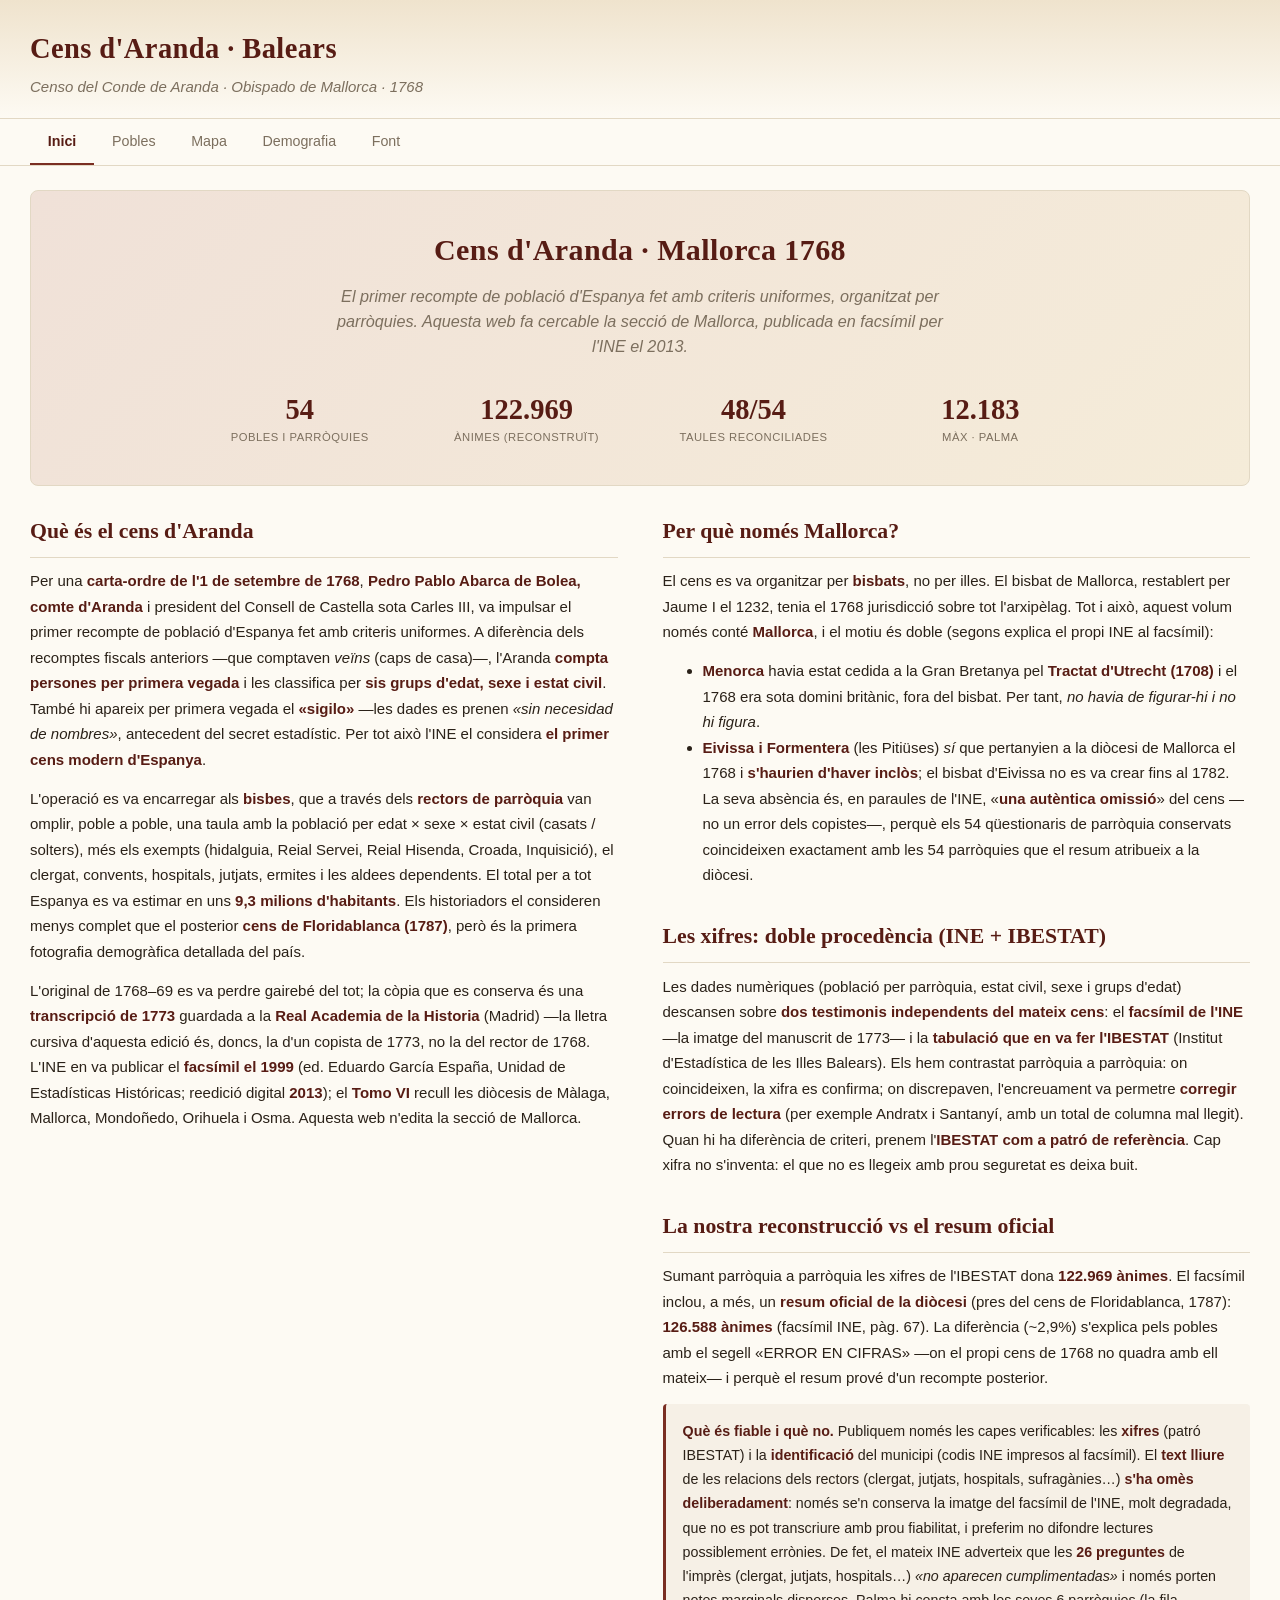
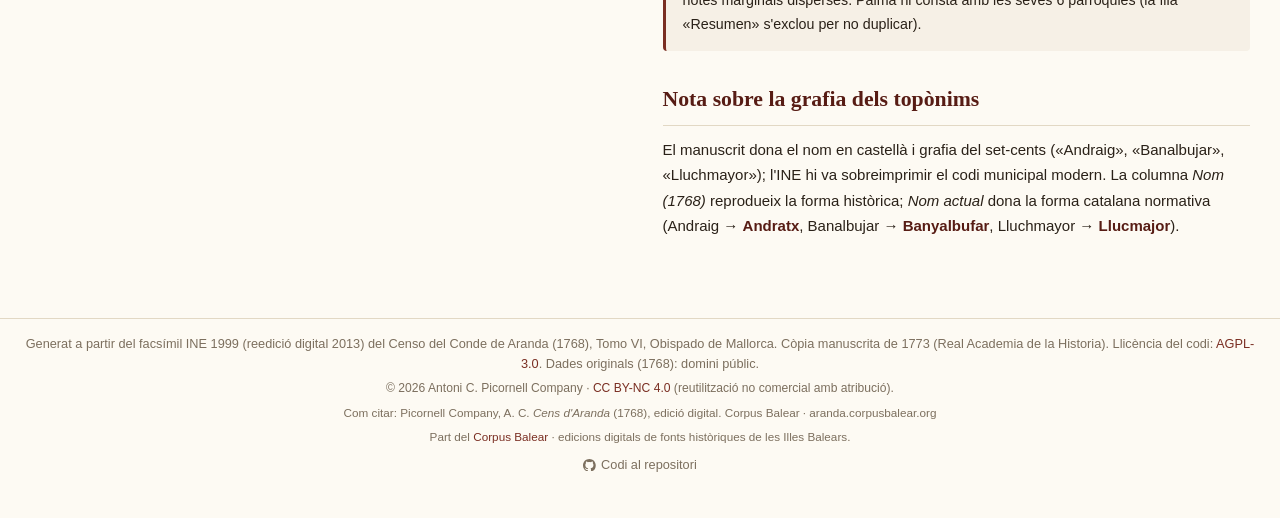
==== web/index.html @ d00443c9 "Correct the "Esentos por" exemptions with a hand-verified reading The vision pass had mis-aligned th" ====
<!DOCTYPE html>
<html lang="ca">
<head>
<meta charset="utf-8">
<title>Cens d'Aranda · Balears 1768</title>
<meta name="viewport" content="width=device-width, initial-scale=1">
<meta name="description" content="Edició digital de la secció de Mallorca del Cens del Comte d'Aranda (1768), primer cens modern d'Espanya. Facsímil INE 2013, Tomo VI.">
<meta property="og:type" content="website">
<meta property="og:title" content="Cens d'Aranda · Balears 1768">
<meta property="og:description" content="La secció de Mallorca del primer cens estadístic modern d'Espanya, poble a poble.">
<meta property="og:locale" content="ca_ES">
<link rel="icon" href="data:image/svg+xml,%3Csvg xmlns='http://www.w3.org/2000/svg' viewBox='0 0 100 100'%3E%3Ctext y='.9em' font-size='90'%3E📜%3C/text%3E%3C/svg%3E">
<link rel="stylesheet" href="vendor/leaflet.css">
<link rel="stylesheet" href="style.css">
</head>
<body>

<header>
  <div class="header-content">
    <h1>Cens d'Aranda · Balears</h1>
    <p class="subtitle">Censo del Conde de Aranda · Obispado de Mallorca · 1768</p>
  </div>
</header>

<nav class="tabs">
  <button class="tab active" data-tab="inici">Inici</button>
  <button class="tab"        data-tab="pobles">Pobles</button>
  <button class="tab"        data-tab="mapa">Mapa</button>
  <button class="tab"        data-tab="demografia">Demografia</button>
  <button class="tab"        data-tab="font">Font</button>
</nav>

<!-- ===== INICI ===== -->
<section id="tab-inici" class="tab-content active">
  <div class="home-hero">
    <h2>Cens d'Aranda · Mallorca 1768</h2>
    <p class="home-lead">
      El primer recompte de població d'Espanya fet amb criteris uniformes,
      organitzat per parròquies. Aquesta web fa cercable la secció de
      Mallorca, publicada en facsímil per l'INE el 2013.
    </p>
    <div class="home-stats" id="home-stats">
      <div class="home-stat"><span class="num" id="stat-pueblos">…</span><span class="label">pobles i parròquies</span></div>
      <div class="home-stat"><span class="num" id="stat-pop">…</span><span class="label">ànimes (reconstruït)</span></div>
      <div class="home-stat"><span class="num">48/54</span><span class="label">taules reconciliades</span></div>
      <div class="home-stat"><span class="num" id="stat-top">…</span><span class="label" id="stat-top-label">…</span></div>
    </div>
  </div>

  <div class="home-prose two-col">
    <div class="col">
      <h2>Què és el cens d'Aranda</h2>
      <p>
        Per una <strong>carta-ordre de l'1 de setembre de 1768</strong>,
        <strong>Pedro Pablo Abarca de Bolea, comte d'Aranda</strong> i president
        del Consell de Castella sota Carles III, va impulsar el primer recompte de
        població d'Espanya fet amb criteris uniformes. A diferència dels recomptes
        fiscals anteriors —que comptaven <em>veïns</em> (caps de casa)—, l'Aranda
        <strong>compta persones per primera vegada</strong> i les classifica per
        <strong>sis grups d'edat, sexe i estat civil</strong>. També hi apareix per
        primera vegada el <strong>«sigilo»</strong> —les dades es prenen
        <em>«sin necesidad de nombres»</em>, antecedent del secret estadístic. Per
        tot això l'INE el considera <strong>el primer cens modern d'Espanya</strong>.
      </p>
      <p>
        L'operació es va encarregar als <strong>bisbes</strong>, que a través
        dels <strong>rectors de parròquia</strong> van omplir, poble a poble, una
        taula amb la població per edat × sexe × estat civil (casats / solters),
        més els exempts (hidalguia, Reial Servei, Reial Hisenda, Croada,
        Inquisició), el clergat, convents, hospitals, jutjats, ermites i les
        aldees dependents. El total per a tot Espanya es va estimar en uns
        <strong>9,3 milions d'habitants</strong>. Els historiadors el consideren
        menys complet que el posterior <strong>cens de Floridablanca (1787)</strong>,
        però és la primera fotografia demogràfica detallada del país.
      </p>
      <p>
        L'original de 1768–69 es va perdre gairebé del tot; la còpia que es
        conserva és una <strong>transcripció de 1773</strong> guardada a la
        <strong>Real Academia de la Historia</strong> (Madrid) —la lletra cursiva
        d'aquesta edició és, doncs, la d'un copista de 1773, no la del rector de
        1768. L'INE en va publicar el <strong>facsímil el 1999</strong> (ed.
        Eduardo García España, Unidad de Estadísticas Históricas; reedició digital
        <strong>2013</strong>); el <strong>Tomo VI</strong> recull les diòcesis de
        Màlaga, Mallorca, Mondoñedo, Orihuela i Osma. Aquesta web n'edita la secció
        de Mallorca.
      </p>
    </div>

    <div class="col">
      <h2>Per què només Mallorca?</h2>
      <p>
        El cens es va organitzar per <strong>bisbats</strong>, no per illes. El
        bisbat de Mallorca, restablert per Jaume I el 1232, tenia el 1768
        jurisdicció sobre tot l'arxipèlag. Tot i això, aquest volum només conté
        <strong>Mallorca</strong>, i el motiu és doble (segons explica el propi
        INE al facsímil):
      </p>
      <ul>
        <li><strong>Menorca</strong> havia estat cedida a la Gran Bretanya pel
        <strong>Tractat d'Utrecht (1708)</strong> i el 1768 era sota domini
        britànic, fora del bisbat. Per tant, <em>no havia de figurar-hi i no hi
        figura</em>.</li>
        <li><strong>Eivissa i Formentera</strong> (les Pitiüses) <em>sí</em> que
        pertanyien a la diòcesi de Mallorca el 1768 i <strong>s'haurien d'haver
        inclòs</strong>; el bisbat d'Eivissa no es va crear fins al 1782. La seva
        absència és, en paraules de l'INE, «<strong>una autèntica omissió</strong>»
        del cens —no un error dels copistes—, perquè els 54 qüestionaris de
        parròquia conservats coincideixen exactament amb les 54 parròquies que el
        resum atribueix a la diòcesi.</li>
      </ul>

      <h2>Les xifres: doble procedència (INE + IBESTAT)</h2>
      <p>
        Les dades numèriques (població per parròquia, estat civil, sexe i grups
        d'edat) descansen sobre <strong>dos testimonis independents del mateix
        cens</strong>: el <strong>facsímil de l'INE</strong> —la imatge del
        manuscrit de 1773— i la <strong>tabulació que en va fer l'IBESTAT</strong>
        (Institut d'Estadística de les Illes Balears). Els hem contrastat parròquia
        a parròquia: on coincideixen, la xifra es confirma; on discrepaven,
        l'encreuament va permetre <strong>corregir errors de lectura</strong> (per
        exemple Andratx i Santanyí, amb un total de columna mal llegit). Quan hi ha
        diferència de criteri, prenem l'<strong>IBESTAT com a patró de
        referència</strong>. Cap xifra no s'inventa: el que no es llegeix amb prou
        seguretat es deixa buit.
      </p>

      <h2>La nostra reconstrucció vs el resum oficial</h2>
      <p>
        Sumant parròquia a parròquia les xifres de l'IBESTAT dona
        <strong>122.969 ànimes</strong>. El facsímil inclou, a més, un
        <strong>resum oficial de la diòcesi</strong> (pres del cens de Floridablanca,
        1787): <strong>126.588 ànimes</strong> (facsímil INE, pàg. 67). La diferència
        (~2,9%) s'explica pels pobles amb el segell «ERROR EN CIFRAS» —on el propi
        cens de 1768 no quadra amb ell mateix— i perquè el resum prové d'un recompte
        posterior.
      </p>

      <p class="note-box" id="pilot-note">
        <strong>Què és fiable i què no.</strong> Publiquem només les capes
        verificables: les <strong>xifres</strong> (patró IBESTAT) i la
        <strong>identificació</strong> del municipi (codis INE impresos al facsímil).
        El <strong>text lliure</strong> de les relacions dels rectors (clergat,
        jutjats, hospitals, sufragànies…) <strong>s'ha omès deliberadament</strong>:
        només se'n conserva la imatge del facsímil de l'INE, molt degradada, que no es pot transcriure
        amb prou fiabilitat, i preferim no difondre lectures possiblement errònies.
        De fet, el mateix INE adverteix que les <strong>26 preguntes</strong> de
        l'imprès (clergat, jutjats, hospitals…) <em>«no aparecen cumplimentadas»</em>
        i només porten notes marginals disperses. Palma hi consta amb les seves 6
        parròquies (la fila «Resumen» s'exclou per no duplicar).
      </p>

      <h2>Nota sobre la grafia dels topònims</h2>
      <p>
        El manuscrit dona el nom en castellà i grafia del set-cents
        («Andraig», «Banalbujar», «Lluchmayor»); l'INE hi va sobreimprimir
        el codi municipal modern. La columna <em>Nom (1768)</em> reprodueix
        la forma històrica; <em>Nom actual</em> dona la forma catalana
        normativa (Andraig → <strong>Andratx</strong>, Banalbujar →
        <strong>Banyalbufar</strong>, Lluchmayor → <strong>Llucmajor</strong>).
      </p>
    </div>
  </div>
</section>

<!-- ===== POBLES ===== -->
<section id="tab-pobles" class="tab-content">
  <div class="pobles-layout">
    <aside class="filters">
      <h3>Filtres</h3>
      <div class="filter-group">
        <label for="f-text">Cerca pel nom</label>
        <input type="text" id="f-text" placeholder="Alaró, Artà…">
      </div>
      <div class="filter-group">
        <label for="f-sort">Ordena per</label>
        <select id="f-sort">
          <option value="pueblo_n">Núm. d'ordre</option>
          <option value="name_catalan">Nom (català)</option>
          <option value="total_animes_desc">Ànimes (major a menor)</option>
        </select>
      </div>
      <p class="filter-count" id="filter-count">…</p>
    </aside>

    <div>
      <table class="pobles-table">
        <thead>
          <tr>
            <th class="num">#</th>
            <th>Nom actual</th>
            <th>Nom (1768)</th>
            <th>Codi INE</th>
            <th>Parròquia</th>
            <th class="num">Ànimes</th>
          </tr>
        </thead>
        <tbody id="pobles-tbody"></tbody>
      </table>
    </div>
  </div>
</section>

<!-- ===== MAPA ===== -->
<section id="tab-mapa" class="tab-content">
  <div class="home-hero">
    <h2>Mapa de la diòcesi de Mallorca (1768)</h2>
    <p class="home-lead">
      Cada cercle és un poble del cens, situat al centre del seu municipi
      actual; la mida és proporcional a la població (ànimes). Clica un
      cercle per obrir-ne la fitxa.
    </p>
  </div>
  <div class="map-legend" id="map-legend">
    <span class="map-legend-item"><span class="map-dot dot-v"></span>Taula que quadra: la població per edat, sexe i estat civil suma el total (48 pobles).</span>
    <span class="map-legend-item"><span class="map-dot dot-t"></span>Total i sexes validats, però el detall per edat no quadra —segell «ERROR EN CIFRAS» de 1768 (6 pobles).</span>
    <span class="map-note">La <strong>mida</strong> del cercle és proporcional a la població (ànimes). Les 6 parròquies de Palma es reparteixen en cercle al voltant del centre de Palma (ubicació aproximada).</span>
  </div>
  <div id="map" class="map-canvas"></div>
</section>

<!-- ===== DEMOGRAFIA ===== -->
<section id="tab-demografia" class="tab-content">
  <div class="home-hero">
    <h2>Demografia de Mallorca · 1768</h2>
    <p class="home-lead">
      Els indicadors <strong>per poble</strong> (població, masculinitat, edat…)
      cobreixen els <strong>54</strong> pobles i parròquies. Les distribucions
      <strong>agregades</strong> (piràmide i estat civil) es basen en els
      <span id="demo-n">…</span> pobles amb el detall per edat reconciliat
      (Σ de cel·les = total del marge).
    </p>
  </div>

  <div class="demo-kpis" id="demo-kpis"></div>

  <div class="chart-card">
    <h3>Piràmide de població · edat i sexe</h3>
    <p class="chart-note">Homes a l'esquerra, dones a la dreta. Una població molt jove: més d'un terç té menys de 16 anys.</p>
    <div class="pyramid" id="demo-pyramid"></div>
  </div>

  <div class="chart-card">
    <h3>Estructura matrimonial per edat</h3>
    <p class="chart-note">
      Per a cada grup d'edat, proporció de <strong>casats</strong> vs
      <strong>no casats</strong> (homes i dones). Atenció: el cens d'Aranda
      no té columna de vidus, així que els «no casats» inclouen solters
      <em>i</em> vidus — d'aquí l'alt percentatge femení a 50+ (viduïtat).
    </p>
    <div class="ms-legend">
      <span><span class="swatch ms-cas"></span>Casats / Casades</span>
      <span><span class="swatch ms-sol"></span>No casats (solters + vidus)</span>
    </div>
    <div id="demo-marital"></div>
  </div>

  <div class="chart-card">
    <div class="chart-head">
      <h3>Rànquing de població</h3>
      <label class="chart-topn">mostra
        <select id="poprank-topn">
          <option value="10">Top 10</option>
          <option value="20" selected>Top 20</option>
          <option value="0">tots (54)</option>
        </select>
      </label>
    </div>
    <p class="chart-note">Pobles i parròquies ordenats pel nombre d'ànimes (xifra validada, IBESTAT), amb el quocient de masculinitat (♂ per 100 dones). Clica una barra per obrir la fitxa.</p>
    <div class="ratio-chart" id="demo-poprank"></div>
  </div>

  <div class="chart-card" id="palma-card">
    <h3>La ciutat de Palma, per parròquies</h3>
    <p class="chart-note">
      Palma es va censar per les seves <strong>6 parròquies</strong> històriques (per això
      surt repartida a la resta de gràfics). Juntes fan <strong id="palma-total">…</strong>
      ànimes, el <strong id="palma-share">…</strong>% de tot Mallorca. Cada barra mostra les
      ànimes i el quocient de masculinitat (♂ per 100 dones). Clica per obrir la fitxa.
    </p>
    <div class="ratio-chart" id="demo-palma"></div>
  </div>

  <div class="chart-card">
    <div class="chart-head">
      <h3>Quocient de masculinitat per poble</h3>
      <label class="chart-topn">mostra
        <select id="ratio-topn">
          <option value="10">10 més desiguals</option>
          <option value="20" selected>20 més desiguals</option>
          <option value="0">totes (54)</option>
        </select>
      </label>
    </div>
    <p class="chart-note">Homes per cada 100 dones, calculat a partir de varons/dones validats (tots 54 pobles). A l'esquerra del 100, majoria de dones; a la dreta, majoria d'homes. Clica una barra per obrir la fitxa.</p>
    <p class="chart-note note-box">Els extrems no són errors: coincideixen amb la tabulació de l'IBESTAT i compleixen <em>homes + dones = total</em>. La desviació ve sempre de la <strong>població soltera</strong> —els <strong>casats sempre estan equilibrats</strong> (les parelles van de dos en dos)—, i segueix patrons històrics coneguts: <strong>Palma</strong> i les viles urbanes tenen més dones solteres (servei domèstic, convents, viudes comptades com a fadrines); <strong>Alcúdia</strong> (port amb guarnició) i <strong>Escorca</strong> (muntanya, i amb només 169 ànimes, molt volàtil) tenen més homes solters.</p>
    <div class="ratio-axis"><span class="ax-left">← més dones</span><span class="ax-center">100</span><span class="ax-right">més homes →</span></div>
    <div class="ratio-chart" id="demo-ratio"></div>
  </div>

  <div class="chart-card">
    <div class="chart-head">
      <h3>Indicadors per poble</h3>
      <label class="chart-topn">mostra
        <select id="ind-topn">
          <option value="10">10 files</option>
          <option value="20">20 files</option>
          <option value="0" selected>totes (54)</option>
        </select>
      </label>
    </div>
    <p class="chart-note">Clica una capçalera per ordenar; clica una fila per obrir la fitxa. Edat mitjana amb midpoints (3,5 / 11,5 / 20,5 / 32,5 / 45 / 60). Les files amb «≈» tenen les cel·les per edat que no quadren (segell «ERROR EN CIFRAS» o soroll aritmètic): els indicadors d'edat hi són aproximats, però població i masculinitat sí que són exactes.</p>
    <table class="indicators-table">
      <thead><tr>
        <th class="sortable" data-k="name">Poble</th>
        <th class="sortable num" data-k="pop" title="Total d'ànimes (marge)">Pob.</th>
        <th class="sortable num" data-k="sex" title="Homes per 100 dones">Masc.</th>
        <th class="sortable num" data-k="age" title="Edat mitjana (midpoints)">Edat</th>
        <th class="sortable num" data-k="dep" title="(menors16 + 50+) / 16–50, en %">Dep.</th>
        <th class="sortable num" data-k="aging" title="50+ / menors de 16">Env.</th>
        <th class="sortable num" data-k="married" title="% de casats entre adults de 16+">%Cas.</th>
      </tr></thead>
      <tbody id="demo-indicators"></tbody>
    </table>
  </div>
</section>

<!-- ===== FONT ===== -->
<section id="tab-font" class="tab-content">
  <div class="home-hero">
    <h2>Font i mètode</h2>
  </div>
  <div class="home-prose">
    <h2>La font</h2>
    <p id="source-line">…</p>
    <p>
      El recompte original de 1768–69 es va perdre. El que es conserva és una
      <strong>còpia manuscrita de 1773</strong> a la Real Academia de la
      Historia (Madrid), de la qual l'INE va publicar un <strong>facsímil el
      1999</strong> (ed. Eduardo García España; reedició digital <strong>2013</strong>).
      Cada pàgina és una <strong>imatge del manuscrit</strong> (sense capa de
      text): una taula per parròquia amb la població per sis grups d'edat × sexe
      × estat civil i els exempts. L'INE hi va sobreimprimir el codi municipal
      modern, el full de mapa i la pàgina R.A.H.
    </p>

    <h2>El cens d'Aranda en context</h2>
    <p>
      Segons la introducció del <strong>Tomo I</strong> de l'edició de l'INE, el
      cens es va ordenar per <strong>carta-ordre de l'1 de setembre de 1768</strong>
      i és el primer d'Espanya que compta la població com a finalitat en si mateixa
      (habitants, no veïns) i que imposa el <strong>«sigilo»</strong> —les dades es
      prenen <em>«sin necesidad de nombres»</em>, antecedent del secret estadístic.
      L'operació es va fer <strong>a través de l'Església</strong>: cada rector
      omplia un qüestionari amb els feligresos classificats per sexe, dos estats
      civils (solters / casats) i <strong>sis grups d'edat</strong> (les etapes de
      la vida, amb la darrera a partir dels 50 anys), més un apartat d'exempts. Els
      resultats <strong>no es van publicar</strong> a l'època; només vint anys
      després en va aparèixer un resum d'una línia per diòcesi, amb el
      <strong>cens de Floridablanca (1787)</strong>. La còpia de 1773 de la Real
      Academia de la Historia és el testimoni que ens ha arribat.
    </p>

    <h2>Com s'ha construït aquesta edició</h2>
    <p>
      Els <strong>números</strong> descansen sobre dos testimonis independents del
      mateix cens: el <strong>facsímil de l'INE</strong> (la imatge del manuscrit) i
      la <strong>tabulació de l'IBESTAT</strong>. La taula de 1768 està
      <strong>sobredeterminada</strong> —<em>casats + solters = total</em>, les
      columnes d'edat sumen la columna «Total» i <em>varons + dones = total
      d'ànimes</em>—, de manera que una xifra mal llegida gairebé mai fa quadrar
      totes les sumes alhora i els desquadres es detecten sols. Amb això vam
      contrastar les dues fonts parròquia a parròquia i corregir errors de lectura.
      Resultat: els <strong>54</strong> pobles tenen el total confirmat
      (<em>varons + dones = ànimes</em>) i <strong>48</strong> reconcilien també tot
      el detall per edat; els altres 6 no quadren perquè el <em>manuscrit mateix</em>
      no quadra amb ell mateix (vegeu «ERROR EN CIFRAS»).
    </p>
    <p>
      La <strong>prosa</strong> —el text lliure de les relacions dels rectors
      (clergat, jutjats, hospitals, sufragànies…)— <strong>s'ha descartat</strong>.
      Només se'n conserva la lletra cursiva de 1773 en el facsímil escanejat de
      l'INE, de qualitat molt degradada, que no es pot transcriure amb prou
      fiabilitat, i preferim ometre-la
      abans que difondre lectures possiblement errònies. Publiquem, doncs, només les
      capes verificables: <strong>xifres</strong> (INE + IBESTAT) i
      <strong>identificació</strong> del municipi (codis INE impresos al facsímil).
      <strong>Cap xifra no s'inventa.</strong> Les coordenades del mapa provenen del
      Nomenclàtor Geogràfic de les Illes Balears (NGIB).
    </p>
    <p>
      Els <strong>«Exempts per»</strong> de cada fitxa (hidalguia, Reial Servei, Reial
      Hisenda, Croada, Inquisició) s'han <strong>rellegit i verificat a mà</strong>
      sobre el facsímil, columna a columna. Són el que consta a cada taula parroquial de
      1768, i cal llegir-los com un <strong>registre parcial</strong>: sumats donen 2.756
      exempts, per sota dels <strong>5.301</strong> del resum oficial de la diòcesi (el que
      es va publicar amb el cens de Floridablanca, 1787). Les parròquies infra-registraven
      aquest camp secundari, igual que la suma de població per parròquies queda una mica
      per sota del total oficial.
    </p>

    <h2>Errors del propi manuscrit: «ERROR EN CIFRAS»</h2>
    <p>
      No tots els desquadres són de lectura. En algunes pàgines, els números
      que el rector va escriure el 1768 <strong>no sumen entre ells</strong>;
      l'INE ho va detectar i va estampar damunt la taula el segell
      <strong>«ERROR EN CIFRAS»</strong>. Cap lectura pot fer-les quadrar perquè
      <strong>la font no quadra amb ella mateixa</strong>; hi conservem les
      xifres del rector i ho indiquem a la fitxa. Pobles amb el segell
      confirmat: <strong>Inca, Porreres i Sant Llorenç des Cardassar</strong>.
    </p>

    <h2 id="toms">Els 11 toms del Cens d'Aranda (facsímil INE)</h2>
    <p>
      L'INE va publicar el cens complet en <strong>onze toms</strong> (edició
      facsímil de la còpia de 1773; reedició digital d'agost de 2013), organitzats
      per <strong>diòcesis</strong>, no per províncies. Mallorca és al
      <strong>Tom VI</strong>; la introducció, la cronologia i l'«Estado general de
      la población» que citem són al <strong>Tom I</strong>. Tots són de
      <strong>domini públic</strong> i es descarreguen del web de l'INE
      (<a href="https://www.ine.es/dyngs/PUB/es/index.htm?cid=1442" rel="noopener">cid=1442</a>).
    </p>
    <div class="tomos-table-wrap">
      <table class="tomos-table">
        <thead>
          <tr><th>Tom</th><th>Diòcesis i jurisdiccions</th><th>PDF</th></tr>
        </thead>
        <tbody>
          <tr><td class="tom-num">I</td><td>Albarracín, Astorga, Ávila, Badajoz, Barbastro, Barcelona; ordes de Santiago i Alcántara — <em>+ introducció general de l'obra</em></td><td><a href="https://www.ine.es/prodyser/pubweb/censo_aranda/tomo1.pdf" rel="noopener">tomo1.pdf</a></td></tr>
          <tr><td class="tom-num">II</td><td>Burgos, Cádiz</td><td><a href="https://www.ine.es/prodyser/pubweb/censo_aranda/tomo2.pdf" rel="noopener">tomo2.pdf</a></td></tr>
          <tr><td class="tom-num">III</td><td>Calahorra, Canarias, Cartagena, Ceuta, Ciudad Rodrigo, Córdoba, Coria, Cuenca</td><td><a href="https://www.ine.es/prodyser/pubweb/censo_aranda/tomo3.pdf" rel="noopener">tomo3.pdf</a></td></tr>
          <tr><td class="tom-num">IV</td><td>Gerona, Granada, Guadix, Huesca, Jaca, Jaén</td><td><a href="https://www.ine.es/prodyser/pubweb/censo_aranda/tomo4.pdf" rel="noopener">tomo4.pdf</a></td></tr>
          <tr><td class="tom-num">V</td><td>León, Lérida, Lugo</td><td><a href="https://www.ine.es/prodyser/pubweb/censo_aranda/tomo5.pdf" rel="noopener">tomo5.pdf</a></td></tr>
          <tr class="tomo-row-here"><td class="tom-num">VI</td><td><strong>Málaga, Mallorca, Mondoñedo, Orihuela, Osma</strong> — la nostra font</td><td><a href="https://www.ine.es/prodyser/pubweb/censo_aranda/tomo6.pdf" rel="noopener">tomo6.pdf</a></td></tr>
          <tr><td class="tom-num">VII</td><td>Orense, Oviedo, Palencia, Pamplona</td><td><a href="https://www.ine.es/prodyser/pubweb/censo_aranda/tomo7.pdf" rel="noopener">tomo7.pdf</a></td></tr>
          <tr><td class="tom-num">VIII</td><td>Plasencia, Salamanca, Santander</td><td><a href="https://www.ine.es/prodyser/pubweb/censo_aranda/tomo8.pdf" rel="noopener">tomo8.pdf</a></td></tr>
          <tr><td class="tom-num">IX</td><td>Santiago, Segorbe, Segovia</td><td><a href="https://www.ine.es/prodyser/pubweb/censo_aranda/tomo9.pdf" rel="noopener">tomo9.pdf</a></td></tr>
          <tr><td class="tom-num">X</td><td>Sevilla, Tarazona, Teruel, Toledo, Tuy</td><td><a href="https://www.ine.es/prodyser/pubweb/censo_aranda/tomo10.pdf" rel="noopener">tomo10.pdf</a></td></tr>
          <tr><td class="tom-num">XI</td><td>Valencia, Valladolid, Zamora, Zaragoza</td><td><a href="https://www.ine.es/prodyser/pubweb/censo_aranda/tomo11.pdf" rel="noopener">tomo11.pdf</a></td></tr>
        </tbody>
      </table>
    </div>

    <h2>Fonts i referències</h2>
    <ul class="source-links">
      <li><strong>INE (2013)</strong>, <em>Censo del Conde de Aranda (1768)</em>, edició facsímil, <strong>Tomo VI</strong> (Màlaga, Mallorca, Mondoñedo, Orihuela, Osma) — <a href="https://www.ine.es/prodyser/pubweb/censo_aranda/tomo6.pdf" rel="noopener">tomo6.pdf</a> (42 MB). La nota sobre Menorca i les Pitiüses és a la pàg. 65; el resum de la diòcesi, a la pàg. 67.</li>
      <li><strong>INE (2013)</strong>, íbid., <strong>Tomo I</strong> — <a href="https://www.ine.es/prodyser/pubweb/censo_aranda/tomo1.pdf" rel="noopener">tomo1.pdf</a>: introducció (comentari d'E. García España), cronologia del comte d'Aranda i «Estado general de la población de España en los años de 1768 y 1769». Els <strong>onze toms</strong> complets són a <a href="#toms">la taula de més amunt</a>.</li>
      <li><strong>Josep Juan Vidal</strong>, <em>El cens d'Aranda a Mallorca (1768-1769)</em>, Palma: El Tall, 1996 (ISBN 84-87685-53-6) — la monografia de referència sobre la nostra mateixa font. Del mateix autor, <em>El cens de Floridablanca a les illes Balears, 1786-1787</em> (1989), per al resum de 1787 que comparem.</li>
      <li><strong>IBESTAT</strong> — Institut d'Estadística de les Illes Balears: tabulació independent del cens (parroquians per estat civil × sexe × grup d'edat, i el resum de 1787). Portal: <a href="https://ibestat.es/" rel="noopener">ibestat.es</a> → Demografia → Censos històrics → Segle XVIII → <em>Cens d'Aranda (1768)</em>.</li>
      <li><strong>Viquipèdia</strong> — <a href="https://es.wikipedia.org/wiki/Censo_del_Conde_de_Aranda" rel="noopener">Censo del Conde de Aranda</a>.</li>
    </ul>

    <h2>Projectes germans</h2>
    <p>
      Forma part de la família <em>nomenclators</em>: Floridablanca (1787),
      Miñano, Madoz, Nomenclàtor de 1860 i Riera, agregats al projecte
      <em>meta</em> sota el model d'identificadors NGIB.
    </p>
  </div>
</section>

<!-- ===== DETAIL OVERLAY ===== -->
<div class="detail-overlay" id="detail-overlay">
  <div class="detail-panel">
    <button class="detail-close" id="detail-close" aria-label="Tancar">✕</button>
    <div id="detail-content"></div>
  </div>
</div>

<footer>
  Generat a partir del facsímil INE 1999 (reedició digital 2013) del Censo del
  Conde de Aranda (1768), Tomo VI, Obispado de Mallorca. Còpia manuscrita de 1773
  (Real Academia de la Historia).
  Llicència del codi:
  <a href="https://www.gnu.org/licenses/agpl-3.0.html" target="_blank" rel="noopener">AGPL-3.0</a>.
  Dades originals (1768): domini públic.
  <p class="footer-copyright">© 2026 Antoni C. Picornell Company · <a href="https://creativecommons.org/licenses/by-nc/4.0/" target="_blank" rel="noopener">CC BY-NC 4.0</a> (reutilització no comercial amb atribució).</p>
  <p class="footer-cite">Com citar: Picornell Company, A. C. <em>Cens d'Aranda</em> (1768), edició digital. Corpus Balear · aranda.corpusbalear.org</p>
  <p class="footer-portal">
    Part del <a href="https://corpusbalear.org/">Corpus Balear</a> · edicions digitals de fonts
    històriques de les Illes Balears.
  </p>
  <div class="footer-repo">
    <a class="repo-link" href="https://github.com/acpicornell/aranda" target="_blank" rel="noopener" aria-label="Repositori a GitHub">
      <svg class="repo-icon" viewBox="0 0 16 16" fill="currentColor" aria-hidden="true">
        <path d="M8 0C3.58 0 0 3.58 0 8c0 3.54 2.29 6.53 5.47 7.59.4.07.55-.17.55-.38 0-.19-.01-.82-.01-1.49-2.01.37-2.53-.49-2.69-.94-.09-.23-.48-.94-.82-1.13-.28-.15-.68-.52-.01-.53.63-.01 1.08.58 1.23.82.72 1.21 1.87.87 2.33.66.07-.52.28-.87.51-1.07-1.78-.2-3.64-.89-3.64-3.95 0-.87.31-1.59.82-2.15-.08-.2-.36-1.02.08-2.12 0 0 .67-.21 2.2.82.64-.18 1.32-.27 2-.27.68 0 1.36.09 2 .27 1.53-1.04 2.2-.82 2.2-.82.44 1.1.16 1.92.08 2.12.51.56.82 1.27.82 2.15 0 3.07-1.87 3.75-3.65 3.95.29.25.54.73.54 1.48 0 1.07-.01 1.93-.01 2.2 0 .21.15.46.55.38A8.013 8.013 0 0 0 16 8c0-4.42-3.58-8-8-8z"/>
      </svg>
      Codi al repositori
    </a>
  </div>
</footer>

<script src="vendor/leaflet.js"></script>
<script src="app.js"></script>
</body>
</html>
---- web/vendor/leaflet.css ----
/* required styles */

.leaflet-pane,
.leaflet-tile,
.leaflet-marker-icon,
.leaflet-marker-shadow,
.leaflet-tile-container,
.leaflet-pane > svg,
.leaflet-pane > canvas,
.leaflet-zoom-box,
.leaflet-image-layer,
.leaflet-layer {
	position: absolute;
	left: 0;
	top: 0;
	}
.leaflet-container {
	overflow: hidden;
	}
.leaflet-tile,
.leaflet-marker-icon,
.leaflet-marker-shadow {
	-webkit-user-select: none;
	   -moz-user-select: none;
	        user-select: none;
	  -webkit-user-drag: none;
	}
/* Prevents IE11 from highlighting tiles in blue */
.leaflet-tile::selection {
	background: transparent;
}
/* Safari renders non-retina tile on retina better with this, but Chrome is worse */
.leaflet-safari .leaflet-tile {
	image-rendering: -webkit-optimize-contrast;
	}
/* hack that prevents hw layers "stretching" when loading new tiles */
.leaflet-safari .leaflet-tile-container {
	width: 1600px;
	height: 1600px;
	-webkit-transform-origin: 0 0;
	}
.leaflet-marker-icon,
.leaflet-marker-shadow {
	display: block;
	}
/* .leaflet-container svg: reset svg max-width decleration shipped in Joomla! (joomla.org) 3.x */
/* .leaflet-container img: map is broken in FF if you have max-width: 100% on tiles */
.leaflet-container .leaflet-overlay-pane svg {
	max-width: none !important;
	max-height: none !important;
	}
.leaflet-container .leaflet-marker-pane img,
.leaflet-container .leaflet-shadow-pane img,
.leaflet-container .leaflet-tile-pane img,
.leaflet-container img.leaflet-image-layer,
.leaflet-container .leaflet-tile {
	max-width: none !important;
	max-height: none !important;
	width: auto;
	padding: 0;
	}

.leaflet-container img.leaflet-tile {
	/* See: https://bugs.chromium.org/p/chromium/issues/detail?id=600120 */
	mix-blend-mode: plus-lighter;
}

.leaflet-container.leaflet-touch-zoom {
	-ms-touch-action: pan-x pan-y;
	touch-action: pan-x pan-y;
	}
.leaflet-container.leaflet-touch-drag {
	-ms-touch-action: pinch-zoom;
	/* Fallback for FF which doesn't support pinch-zoom */
	touch-action: none;
	touch-action: pinch-zoom;
}
.leaflet-container.leaflet-touch-drag.leaflet-touch-zoom {
	-ms-touch-action: none;
	touch-action: none;
}
.leaflet-container {
	-webkit-tap-highlight-color: transparent;
}
.leaflet-container a {
	-webkit-tap-highlight-color: rgba(51, 181, 229, 0.4);
}
.leaflet-tile {
	filter: inherit;
	visibility: hidden;
	}
.leaflet-tile-loaded {
	visibility: inherit;
	}
.leaflet-zoom-box {
	width: 0;
	height: 0;
	-moz-box-sizing: border-box;
	     box-sizing: border-box;
	z-index: 800;
	}
/* workaround for https://bugzilla.mozilla.org/show_bug.cgi?id=888319 */
.leaflet-overlay-pane svg {
	-moz-user-select: none;
	}

.leaflet-pane         { z-index: 400; }

.leaflet-tile-pane    { z-index: 200; }
.leaflet-overlay-pane { z-index: 400; }
.leaflet-shadow-pane  { z-index: 500; }
.leaflet-marker-pane  { z-index: 600; }
.leaflet-tooltip-pane   { z-index: 650; }
.leaflet-popup-pane   { z-index: 700; }

.leaflet-map-pane canvas { z-index: 100; }
.leaflet-map-pane svg    { z-index: 200; }

.leaflet-vml-shape {
	width: 1px;
	height: 1px;
	}
.lvml {
	behavior: url(#default#VML);
	display: inline-block;
	position: absolute;
	}


/* control positioning */

.leaflet-control {
	position: relative;
	z-index: 800;
	pointer-events: visiblePainted; /* IE 9-10 doesn't have auto */
	pointer-events: auto;
	}
.leaflet-top,
.leaflet-bottom {
	position: absolute;
	z-index: 1000;
	pointer-events: none;
	}
.leaflet-top {
	top: 0;
	}
.leaflet-right {
	right: 0;
	}
.leaflet-bottom {
	bottom: 0;
	}
.leaflet-left {
	left: 0;
	}
.leaflet-control {
	float: left;
	clear: both;
	}
.leaflet-right .leaflet-control {
	float: right;
	}
.leaflet-top .leaflet-control {
	margin-top: 10px;
	}
.leaflet-bottom .leaflet-control {
	margin-bottom: 10px;
	}
.leaflet-left .leaflet-control {
	margin-left: 10px;
	}
.leaflet-right .leaflet-control {
	margin-right: 10px;
	}


/* zoom and fade animations */

.leaflet-fade-anim .leaflet-popup {
	opacity: 0;
	-webkit-transition: opacity 0.2s linear;
	   -moz-transition: opacity 0.2s linear;
	        transition: opacity 0.2s linear;
	}
.leaflet-fade-anim .leaflet-map-pane .leaflet-popup {
	opacity: 1;
	}
.leaflet-zoom-animated {
	-webkit-transform-origin: 0 0;
	    -ms-transform-origin: 0 0;
	        transform-origin: 0 0;
	}
svg.leaflet-zoom-animated {
	will-change: transform;
}

.leaflet-zoom-anim .leaflet-zoom-animated {
	-webkit-transition: -webkit-transform 0.25s cubic-bezier(0,0,0.25,1);
	   -moz-transition:    -moz-transform 0.25s cubic-bezier(0,0,0.25,1);
	        transition:         transform 0.25s cubic-bezier(0,0,0.25,1);
	}
.leaflet-zoom-anim .leaflet-tile,
.leaflet-pan-anim .leaflet-tile {
	-webkit-transition: none;
	   -moz-transition: none;
	        transition: none;
	}

.leaflet-zoom-anim .leaflet-zoom-hide {
	visibility: hidden;
	}


/* cursors */

.leaflet-interactive {
	cursor: pointer;
	}
.leaflet-grab {
	cursor: -webkit-grab;
	cursor:    -moz-grab;
	cursor:         grab;
	}
.leaflet-crosshair,
.leaflet-crosshair .leaflet-interactive {
	cursor: crosshair;
	}
.leaflet-popup-pane,
.leaflet-control {
	cursor: auto;
	}
.leaflet-dragging .leaflet-grab,
.leaflet-dragging .leaflet-grab .leaflet-interactive,
.leaflet-dragging .leaflet-marker-draggable {
	cursor: move;
	cursor: -webkit-grabbing;
	cursor:    -moz-grabbing;
	cursor:         grabbing;
	}

/* marker & overlays interactivity */
.leaflet-marker-icon,
.leaflet-marker-shadow,
.leaflet-image-layer,
.leaflet-pane > svg path,
.leaflet-tile-container {
	pointer-events: none;
	}

.leaflet-marker-icon.leaflet-interactive,
.leaflet-image-layer.leaflet-interactive,
.leaflet-pane > svg path.leaflet-interactive,
svg.leaflet-image-layer.leaflet-interactive path {
	pointer-events: visiblePainted; /* IE 9-10 doesn't have auto */
	pointer-events: auto;
	}

/* visual tweaks */

.leaflet-container {
	background: #ddd;
	outline-offset: 1px;
	}
.leaflet-container a {
	color: #0078A8;
	}
.leaflet-zoom-box {
	border: 2px dotted #38f;
	background: rgba(255,255,255,0.5);
	}


/* general typography */
.leaflet-container {
	font-family: "Helvetica Neue", Arial, Helvetica, sans-serif;
	font-size: 12px;
	font-size: 0.75rem;
	line-height: 1.5;
	}


/* general toolbar styles */

.leaflet-bar {
	box-shadow: 0 1px 5px rgba(0,0,0,0.65);
	border-radius: 4px;
	}
.leaflet-bar a {
	background-color: #fff;
	border-bottom: 1px solid #ccc;
	width: 26px;
	height: 26px;
	line-height: 26px;
	display: block;
	text-align: center;
	text-decoration: none;
	color: black;
	}
.leaflet-bar a,
.leaflet-control-layers-toggle {
	background-position: 50% 50%;
	background-repeat: no-repeat;
	display: block;
	}
.leaflet-bar a:hover,
.leaflet-bar a:focus {
	background-color: #f4f4f4;
	}
.leaflet-bar a:first-child {
	border-top-left-radius: 4px;
	border-top-right-radius: 4px;
	}
.leaflet-bar a:last-child {
	border-bottom-left-radius: 4px;
	border-bottom-right-radius: 4px;
	border-bottom: none;
	}
.leaflet-bar a.leaflet-disabled {
	cursor: default;
	background-color: #f4f4f4;
	color: #bbb;
	}

.leaflet-touch .leaflet-bar a {
	width: 30px;
	height: 30px;
	line-height: 30px;
	}
.leaflet-touch .leaflet-bar a:first-child {
	border-top-left-radius: 2px;
	border-top-right-radius: 2px;
	}
.leaflet-touch .leaflet-bar a:last-child {
	border-bottom-left-radius: 2px;
	border-bottom-right-radius: 2px;
	}

/* zoom control */

.leaflet-control-zoom-in,
.leaflet-control-zoom-out {
	font: bold 18px 'Lucida Console', Monaco, monospace;
	text-indent: 1px;
	}

.leaflet-touch .leaflet-control-zoom-in, .leaflet-touch .leaflet-control-zoom-out  {
	font-size: 22px;
	}


/* layers control */

.leaflet-control-layers {
	box-shadow: 0 1px 5px rgba(0,0,0,0.4);
	background: #fff;
	border-radius: 5px;
	}
.leaflet-control-layers-toggle {
	background-image: url(images/layers.png);
	width: 36px;
	height: 36px;
	}
.leaflet-retina .leaflet-control-layers-toggle {
	background-image: url(images/layers-2x.png);
	background-size: 26px 26px;
	}
.leaflet-touch .leaflet-control-layers-toggle {
	width: 44px;
	height: 44px;
	}
.leaflet-control-layers .leaflet-control-layers-list,
.leaflet-control-layers-expanded .leaflet-control-layers-toggle {
	display: none;
	}
.leaflet-control-layers-expanded .leaflet-control-layers-list {
	display: block;
	position: relative;
	}
.leaflet-control-layers-expanded {
	padding: 6px 10px 6px 6px;
	color: #333;
	background: #fff;
	}
.leaflet-control-layers-scrollbar {
	overflow-y: scroll;
	overflow-x: hidden;
	padding-right: 5px;
	}
.leaflet-control-layers-selector {
	margin-top: 2px;
	position: relative;
	top: 1px;
	}
.leaflet-control-layers label {
	display: block;
	font-size: 13px;
	font-size: 1.08333em;
	}
.leaflet-control-layers-separator {
	height: 0;
	border-top: 1px solid #ddd;
	margin: 5px -10px 5px -6px;
	}

/* Default icon URLs */
.leaflet-default-icon-path { /* used only in path-guessing heuristic, see L.Icon.Default */
	background-image: url(images/marker-icon.png);
	}


/* attribution and scale controls */

.leaflet-container .leaflet-control-attribution {
	background: #fff;
	background: rgba(255, 255, 255, 0.8);
	margin: 0;
	}
.leaflet-control-attribution,
.leaflet-control-scale-line {
	padding: 0 5px;
	color: #333;
	line-height: 1.4;
	}
.leaflet-control-attribution a {
	text-decoration: none;
	}
.leaflet-control-attribution a:hover,
.leaflet-control-attribution a:focus {
	text-decoration: underline;
	}
.leaflet-attribution-flag {
	display: inline !important;
	vertical-align: baseline !important;
	width: 1em;
	height: 0.6669em;
	}
.leaflet-left .leaflet-control-scale {
	margin-left: 5px;
	}
.leaflet-bottom .leaflet-control-scale {
	margin-bottom: 5px;
	}
.leaflet-control-scale-line {
	border: 2px solid #777;
	border-top: none;
	line-height: 1.1;
	padding: 2px 5px 1px;
	white-space: nowrap;
	-moz-box-sizing: border-box;
	     box-sizing: border-box;
	background: rgba(255, 255, 255, 0.8);
	text-shadow: 1px 1px #fff;
	}
.leaflet-control-scale-line:not(:first-child) {
	border-top: 2px solid #777;
	border-bottom: none;
	margin-top: -2px;
	}
.leaflet-control-scale-line:not(:first-child):not(:last-child) {
	border-bottom: 2px solid #777;
	}

.leaflet-touch .leaflet-control-attribution,
.leaflet-touch .leaflet-control-layers,
.leaflet-touch .leaflet-bar {
	box-shadow: none;
	}
.leaflet-touch .leaflet-control-layers,
.leaflet-touch .leaflet-bar {
	border: 2px solid rgba(0,0,0,0.2);
	background-clip: padding-box;
	}


/* popup */

.leaflet-popup {
	position: absolute;
	text-align: center;
	margin-bottom: 20px;
	}
.leaflet-popup-content-wrapper {
	padding: 1px;
	text-align: left;
	border-radius: 12px;
	}
.leaflet-popup-content {
	margin: 13px 24px 13px 20px;
	line-height: 1.3;
	font-size: 13px;
	font-size: 1.08333em;
	min-height: 1px;
	}
.leaflet-popup-content p {
	margin: 17px 0;
	margin: 1.3em 0;
	}
.leaflet-popup-tip-container {
	width: 40px;
	height: 20px;
	position: absolute;
	left: 50%;
	margin-top: -1px;
	margin-left: -20px;
	overflow: hidden;
	pointer-events: none;
	}
.leaflet-popup-tip {
	width: 17px;
	height: 17px;
	padding: 1px;

	margin: -10px auto 0;
	pointer-events: auto;

	-webkit-transform: rotate(45deg);
	   -moz-transform: rotate(45deg);
	    -ms-transform: rotate(45deg);
	        transform: rotate(45deg);
	}
.leaflet-popup-content-wrapper,
.leaflet-popup-tip {
	background: white;
	color: #333;
	box-shadow: 0 3px 14px rgba(0,0,0,0.4);
	}
.leaflet-container a.leaflet-popup-close-button {
	position: absolute;
	top: 0;
	right: 0;
	border: none;
	text-align: center;
	width: 24px;
	height: 24px;
	font: 16px/24px Tahoma, Verdana, sans-serif;
	color: #757575;
	text-decoration: none;
	background: transparent;
	}
.leaflet-container a.leaflet-popup-close-button:hover,
.leaflet-container a.leaflet-popup-close-button:focus {
	color: #585858;
	}
.leaflet-popup-scrolled {
	overflow: auto;
	}

.leaflet-oldie .leaflet-popup-content-wrapper {
	-ms-zoom: 1;
	}
.leaflet-oldie .leaflet-popup-tip {
	width: 24px;
	margin: 0 auto;

	-ms-filter: "progid:DXImageTransform.Microsoft.Matrix(M11=0.70710678, M12=0.70710678, M21=-0.70710678, M22=0.70710678)";
	filter: progid:DXImageTransform.Microsoft.Matrix(M11=0.70710678, M12=0.70710678, M21=-0.70710678, M22=0.70710678);
	}

.leaflet-oldie .leaflet-control-zoom,
.leaflet-oldie .leaflet-control-layers,
.leaflet-oldie .leaflet-popup-content-wrapper,
.leaflet-oldie .leaflet-popup-tip {
	border: 1px solid #999;
	}


/* div icon */

.leaflet-div-icon {
	background: #fff;
	border: 1px solid #666;
	}


/* Tooltip */
/* Base styles for the element that has a tooltip */
.leaflet-tooltip {
	position: absolute;
	padding: 6px;
	background-color: #fff;
	border: 1px solid #fff;
	border-radius: 3px;
	color: #222;
	white-space: nowrap;
	-webkit-user-select: none;
	-moz-user-select: none;
	-ms-user-select: none;
	user-select: none;
	pointer-events: none;
	box-shadow: 0 1px 3px rgba(0,0,0,0.4);
	}
.leaflet-tooltip.leaflet-interactive {
	cursor: pointer;
	pointer-events: auto;
	}
.leaflet-tooltip-top:before,
.leaflet-tooltip-bottom:before,
.leaflet-tooltip-left:before,
.leaflet-tooltip-right:before {
	position: absolute;
	pointer-events: none;
	border: 6px solid transparent;
	background: transparent;
	content: "";
	}

/* Directions */

.leaflet-tooltip-bottom {
	margin-top: 6px;
}
.leaflet-tooltip-top {
	margin-top: -6px;
}
.leaflet-tooltip-bottom:before,
.leaflet-tooltip-top:before {
	left: 50%;
	margin-left: -6px;
	}
.leaflet-tooltip-top:before {
	bottom: 0;
	margin-bottom: -12px;
	border-top-color: #fff;
	}
.leaflet-tooltip-bottom:before {
	top: 0;
	margin-top: -12px;
	margin-left: -6px;
	border-bottom-color: #fff;
	}
.leaflet-tooltip-left {
	margin-left: -6px;
}
.leaflet-tooltip-right {
	margin-left: 6px;
}
.leaflet-tooltip-left:before,
.leaflet-tooltip-right:before {
	top: 50%;
	margin-top: -6px;
	}
.leaflet-tooltip-left:before {
	right: 0;
	margin-right: -12px;
	border-left-color: #fff;
	}
.leaflet-tooltip-right:before {
	left: 0;
	margin-left: -12px;
	border-right-color: #fff;
	}

/* Printing */

@media print {
	/* Prevent printers from removing background-images of controls. */
	.leaflet-control {
		-webkit-print-color-adjust: exact;
		print-color-adjust: exact;
		}
	}
---- web/style.css ----
/* Cens d'Aranda 1768 · Balears.
   Design system mirrors the sibling Floridablanca for family continuity,
   with a distinct garnet/sepia accent (vs Floridablanca's census blue). */
:root {
  --bg: #fdfaf3;
  --surface: #ffffff;
  --border: #e2d8c4;
  --text: #2a2118;
  --text-muted: #7c6f5e;
  --accent: #7a2e22;        /* garnet ink */
  --accent-dark: #571c14;
  --accent-light: #f0e1d8;
  --num-bg: #f6f0e6;
  --pill-bg: #ece1cc;
  --male: #3a5e8c;
  --female: #a8845b;
  --ok: #2c5e2c;
}

* { box-sizing: border-box; }

html, body {
  margin: 0; padding: 0;
  background: var(--bg);
  color: var(--text);
  font-family: -apple-system, BlinkMacSystemFont, "Segoe UI", "Helvetica Neue", sans-serif;
  font-size: 15px;
  line-height: 1.55;
}
a { color: var(--accent); text-decoration: none; }
a:hover { text-decoration: underline; }

/* === HEADER + NAV === */
header {
  border-bottom: 1px solid var(--border);
  background: linear-gradient(180deg, #efe3cd 0%, var(--bg) 100%);
  padding: 1.8em 2em 1.3em;
}
.header-content { max-width: 1320px; margin: 0 auto; }
header h1 {
  font-family: Georgia, "Times New Roman", serif;
  font-size: 1.9em; margin: 0 0 .15em;
  letter-spacing: .4px; color: var(--accent-dark);
}
.subtitle { margin: 0; color: var(--text-muted); font-style: italic; }

nav.tabs {
  position: sticky; top: 0; z-index: 20;
  display: flex; flex-wrap: wrap; gap: 0;
  padding: 0 2em; background: var(--bg);
  border-bottom: 1px solid var(--border);
}
.tab {
  background: none; border: none; border-bottom: 2px solid transparent;
  padding: .75em 1.25em; cursor: pointer; font: inherit; font-size: .95em;
  color: var(--text-muted);
}
.tab:hover { color: var(--text); }
.tab.active { color: var(--accent-dark); border-bottom-color: var(--accent); font-weight: 600; }

.tab-content { display: none; max-width: 1320px; margin: 0 auto; padding: 1.6em 2em 3.5em; }
.tab-content.active { display: block; }

/* === HOME === */
.home-hero {
  background: linear-gradient(135deg, var(--accent-light) 0%, #f5ecd9 100%);
  border: 1px solid var(--border); border-radius: 8px;
  padding: 2.4em 2em 2em; text-align: center; margin-bottom: 1.8em;
}
.home-hero h2 {
  font-family: Georgia, serif; font-size: 2em; margin: 0 0 .35em;
  color: var(--accent-dark); letter-spacing: .4px;
}
.home-lead { color: var(--text-muted); font-style: italic; font-size: 1.08em; margin: 0 auto 1.6em; max-width: 70ch; }
.home-stats { display: grid; grid-template-columns: repeat(auto-fit, minmax(130px, 1fr)); gap: .5em; max-width: 900px; margin: 0 auto; }
.home-stat { padding: .6em .4em; }
.home-stat .num { display: block; font-family: Georgia, serif; font-size: 1.9em; font-weight: 700; color: var(--accent-dark); font-variant-numeric: tabular-nums; line-height: 1.1; }
.home-stat .label { display: block; font-size: .75em; color: var(--text-muted); text-transform: uppercase; letter-spacing: .5px; margin-top: .3em; }

/* Inici prose uses an EXPLICIT two-column grid (.two-col): each section is
   placed by hand into the left or right .col, so content never auto-flows or
   splits across the gap. The Font tab keeps the plain auto multi-column flow
   below (column-width), which falls back to one column when narrow. */
.home-prose { max-width: none; margin: 0; line-height: 1.7; column-width: 30em; column-gap: 3em; column-fill: balance; }
.home-prose.two-col { display: grid; grid-template-columns: 1fr 1fr; column-gap: 3em; align-items: start; }
.home-prose h2 { font-family: Georgia, serif; font-size: 1.45em; color: var(--accent-dark); margin: 1.4em 0 .5em; border-bottom: 1px solid var(--border); padding-bottom: .3em; break-inside: avoid; break-after: avoid; }
.home-prose > :first-child, .home-prose .col > :first-child { margin-top: 0; }
.home-prose p { margin: 0 0 .9em; break-inside: avoid; }
.home-prose strong { color: var(--accent-dark); }
.home-prose ul { line-height: 1.7; margin: 0 0 .9em; }
.source-links { margin: 0 0 1em; padding-left: 1.3em; }
.source-links li { margin: 0 0 .5em; break-inside: avoid; }

.note-box {
  break-inside: avoid;
  background: var(--num-bg); border-left: 3px solid var(--accent);
  padding: 1em 1.2em; border-radius: 4px; margin: 1.4em 0;
  font-size: .95em; color: var(--text);
}
.note-box strong { color: var(--accent-dark); }

.sources-grid { column-span: all; display: grid; grid-template-columns: repeat(auto-fit, minmax(220px, 1fr)); gap: 1em; margin: 1.2em 0; }
.source-card { background: var(--surface); border: 1px solid var(--border); border-left: 3px solid var(--accent); border-radius: 4px; padding: .9em 1.1em; }
.source-card h3 { margin: 0 0 .4em; font-family: Georgia, serif; font-size: 1.05em; color: var(--accent-dark); }
.source-card p { margin: 0; font-size: .92em; }
.source-card .num { font-family: Georgia, serif; font-weight: 700; color: var(--accent-dark); }

/* === POBLES === */
.pobles-layout { display: grid; grid-template-columns: 250px 1fr; gap: 1.5em; }
.filters { background: var(--surface); border: 1px solid var(--border); border-radius: 6px; padding: 1em 1.1em; align-self: start; position: sticky; top: 3.6em; }
.filters h3 { margin: 0 0 .8em; font-family: Georgia, serif; font-size: 1.05em; border-bottom: 1px solid var(--border); padding-bottom: .4em; }
.filter-group { margin-bottom: .9em; display: flex; flex-direction: column; gap: .3em; }
.filter-group label { font-size: .82em; color: var(--text-muted); }
.filter-group input, .filter-group select { font: inherit; padding: .45em .55em; border: 1px solid var(--border); border-radius: 4px; background: var(--surface); }
.filter-group input:focus, .filter-group select:focus { outline: none; border-color: var(--accent); box-shadow: 0 0 0 2px var(--accent-light); }
.filter-count { font-size: .85em; color: var(--text-muted); font-style: italic; margin: .6em 0 0; }

table.pobles-table { width: 100%; border-collapse: collapse; background: var(--surface); border: 1px solid var(--border); border-radius: 6px; overflow: hidden; font-size: .92em; }
.pobles-table th, .pobles-table td { text-align: left; padding: .55em .75em; border-bottom: 1px solid var(--border); }
.pobles-table th { background: var(--num-bg); font-size: .8em; text-transform: uppercase; letter-spacing: .03em; color: var(--text-muted); font-weight: 600; }
.pobles-table th.num, .pobles-table td.num { text-align: right; font-variant-numeric: tabular-nums; }
.pobles-table tbody tr { cursor: pointer; }
.pobles-table tbody tr:hover { background: var(--accent-light); }
.name-1768 { font-style: italic; color: var(--accent); }
.code-cell { font-family: ui-monospace, "SF Mono", Menlo, monospace; font-size: .85em; color: var(--text-muted); }

/* === DETAIL OVERLAY === */
.detail-overlay { display: none; position: fixed; inset: 0; z-index: 50; background: rgba(30,22,14,.5); }
.detail-overlay.open { display: block; }
.detail-panel { position: fixed; top: 0; right: 0; bottom: 0; width: min(820px, 95vw); background: var(--bg); box-shadow: -4px 0 18px rgba(0,0,0,.25); overflow-y: auto; padding: 1.6em 2em 2.4em; }
.detail-close { position: absolute; top: .8em; right: .9em; background: var(--num-bg); border: 1px solid var(--border); width: 2rem; height: 2rem; border-radius: 50%; cursor: pointer; font-size: 1rem; color: var(--text-muted); }
.detail-close:hover { color: var(--accent); }
.detail-panel h2 { font-family: Georgia, serif; margin: 0 0 .1em; color: var(--accent-dark); font-size: 1.6em; }
.detail-sub { color: var(--text-muted); margin: 0 0 1.1em; font-size: .95em; }
.detail-sub .name-1768 { font-size: 1.05em; }

.kpi-row { display: flex; flex-wrap: wrap; gap: .7em; margin: 1em 0 1.3em; }
.kpi { background: var(--num-bg); border: 1px solid var(--border); border-radius: 6px; padding: .6em .9em; min-width: 92px; }
.kpi .v { display: block; font-family: Georgia, serif; font-size: 1.4em; font-weight: 700; color: var(--accent-dark); font-variant-numeric: tabular-nums; }
.kpi .k { font-size: .76em; color: var(--text-muted); }

.detail-section { margin: 1.1em 0; }
.detail-section h3 { font-family: Georgia, serif; font-size: 1.1em; margin: 0 0 .5em; color: var(--accent-dark); border-bottom: 1px solid var(--border); padding-bottom: .25em; }
.text-field { margin: .4em 0; }
.text-field .lbl { font-size: .78em; color: var(--text-muted); text-transform: uppercase; letter-spacing: .03em; }
.text-field .val { color: var(--text); }

.bar-wrap { display: flex; align-items: center; gap: 6px; margin: 3px 0; }
.bar-label { width: 56px; font-size: .8em; color: var(--text-muted); }
.bar { height: 14px; border-radius: 3px; }
.bar.male { background: var(--male); }
.bar.female { background: var(--female); }
.bar-val { font-size: .78em; color: var(--text-muted); font-variant-numeric: tabular-nums; }

.conf-flag { display: inline-block; font-size: .72em; padding: .1em .45em; border-radius: 4px; margin-left: .4em; vertical-align: middle; }
.conf-high { background: #d8ead8; color: #2c5e2c; }
.conf-medium { background: #f3ead0; color: #7a5e16; }
.conf-low { background: #f0d8d2; color: var(--accent); }
.warn-line { font-size: .85em; margin: .3em 0 0; color: var(--accent); }

/* === MAP === */
.map-canvas { height: 600px; max-width: 1320px; border: 1px solid var(--border); border-radius: 8px; background: #dfe6ea; }
.map-legend { display: flex; flex-wrap: wrap; align-items: center; gap: 1rem; margin: 0 0 1rem; font-size: .88em; color: var(--text-muted); }
.map-legend-item { display: inline-flex; align-items: center; gap: .4em; }
.map-dot { width: 14px; height: 14px; border-radius: 50%; display: inline-block; }
.map-dot.dot-v { background: var(--accent); }
.map-dot.dot-t { background: #c9a23a; }
.map-note { color: var(--text-muted); font-size: .82em; }
.map-popup b { color: var(--accent-dark); }
.map-popup .pp-1768 { font-style: italic; color: var(--accent); }
.map-popup .pp-open { margin-top: .4em; color: var(--accent); cursor: pointer; text-decoration: underline; font-size: .85em; }
.leaflet-container { font: inherit; border-radius: 8px; }

/* === DEMOGRAFIA === */
.chart-card { background: var(--surface); border: 1px solid var(--border); border-radius: 6px; padding: 1.1em 1.3em 1.4em; margin: 1.2em 0; }
.chart-card h3 { font-family: Georgia, serif; margin: 0 0 .3em; color: var(--accent-dark); font-size: 1.1em; }
.chart-note { font-size: .85em; color: var(--text-muted); margin: 0 0 .9em; }
.chart-head { display: flex; align-items: baseline; justify-content: space-between; gap: 1em; flex-wrap: wrap; margin: 0 0 .3em; }
.chart-head h3 { margin: 0; }
.chart-topn { font-size: .8em; color: var(--text-muted); display: inline-flex; align-items: center; gap: .4em; white-space: nowrap; }
.chart-topn select { font: inherit; font-size: 1em; padding: .12em .4em; border: 1px solid var(--border); border-radius: 4px; background: var(--surface); color: var(--text); cursor: pointer; }
.pr-row { display: grid; grid-template-columns: 140px 1fr 52px; align-items: center; gap: 6px; margin: 1px 0; cursor: pointer; padding: 1px 3px; border-radius: 3px; }
.pr-row:hover { background: var(--accent-light); }
.pr-track { position: relative; height: 13px; background: var(--num-bg); border-radius: 2px; }
.pr-bar { position: absolute; left: 0; top: 0; height: 100%; background: var(--accent); border-radius: 2px; }
#demo-palma .pr-row, #demo-poprank .pr-row { grid-template-columns: 130px 1fr 82px; }
.ind-approx td { color: var(--text-muted); }
.approx-mark { color: var(--accent); cursor: help; font-weight: 700; }
.demo-kpis { display: flex; flex-wrap: wrap; gap: .7em; margin: 1em 0; }

.pyr-row { display: grid; grid-template-columns: 52px 1fr 64px 1fr 52px; align-items: center; gap: 4px; margin: 2px 0; }
.pyr-bar-l { display: flex; justify-content: flex-end; }
.pyr-bar-r { display: flex; justify-content: flex-start; }
.pyr-bar { height: 15px; border-radius: 2px; }
.pyr-bar.male { background: var(--male); }
.pyr-bar.female { background: var(--female); }
.pyr-age { text-align: center; font-family: Georgia, serif; font-size: .85em; color: var(--accent-dark); }
.pyr-val { font-size: .78em; color: var(--text-muted); font-variant-numeric: tabular-nums; }
.pyr-val.r { text-align: right; }
.pyr-head { font-size: .76em; margin-top: .3em; }
.pyr-head .pyr-val { color: var(--female); } .pyr-head .pyr-val.r { color: var(--male); }

.ms-legend { display: flex; gap: 1.2rem; font-size: .85em; margin-bottom: .7em; }
.ms-legend .swatch { display: inline-block; width: 12px; height: 12px; border-radius: 2px; margin-right: .3em; vertical-align: middle; }
.swatch.ms-cas, .ms-cas { background: var(--accent); }
.swatch.ms-sol, .ms-sol { background: #d8cdb8; }
.ms-group { margin: .5em 0; }
.ms-g-title { font-size: .82em; color: var(--accent-dark); font-family: Georgia, serif; margin-bottom: 2px; }
.ms-row { display: grid; grid-template-columns: 28px 1fr 64px; align-items: center; gap: 6px; margin: 2px 0; }
.ms-lbl { font-size: .82em; color: var(--text-muted); }
.ms-bar { display: flex; height: 14px; border-radius: 2px; overflow: hidden; border: 1px solid var(--border); }
.ms-bar span { height: 100%; }
.ms-pc { font-size: .76em; color: var(--text-muted); font-variant-numeric: tabular-nums; }

.ratio-axis { display: flex; justify-content: space-between; font-size: .78em; color: var(--text-muted); border-bottom: 1px dashed var(--border); padding-bottom: 4px; margin-bottom: 6px; }
.ratio-axis .ax-center { font-weight: 700; color: var(--accent-dark); }
.rt-row { display: grid; grid-template-columns: 140px 1fr 32px; align-items: center; gap: 6px; margin: 1px 0; cursor: pointer; padding: 1px 3px; border-radius: 3px; }
.rt-row:hover { background: var(--accent-light); }
.rt-name { font-size: .8em; text-align: right; white-space: nowrap; overflow: hidden; text-overflow: ellipsis; }
.rt-track { position: relative; height: 13px; background: linear-gradient(90deg, transparent 49.6%, var(--border) 49.6%, var(--border) 50.4%, transparent 50.4%); }
.rt-bar { position: absolute; top: 0; height: 100%; border-radius: 2px; }
.rt-bar.left { right: 50%; background: var(--female); }
.rt-bar.right { left: 50%; background: var(--male); }
.rt-val { font-size: .76em; color: var(--text-muted); font-variant-numeric: tabular-nums; }

.indicators-table { width: 100%; border-collapse: collapse; font-size: .9em; background: var(--surface); border: 1px solid var(--border); border-radius: 6px; overflow: hidden; }
.indicators-table th, .indicators-table td { padding: .45em .6em; border-bottom: 1px solid var(--border); }
.indicators-table th { background: var(--num-bg); text-align: left; font-size: .8em; text-transform: uppercase; letter-spacing: .03em; color: var(--text-muted); font-weight: 600; }
.indicators-table th.sortable { cursor: pointer; user-select: none; }
.indicators-table th.sortable:hover { color: var(--accent); }
.indicators-table .num, .indicators-table th.num { text-align: right; font-variant-numeric: tabular-nums; }
.indicators-table tbody tr { cursor: pointer; }
.indicators-table tbody tr:hover { background: var(--accent-light); }

/* === FOOTER === */
footer { max-width: 1320px; margin: 1em auto 2em; padding: 1.2em 2em; color: var(--text-muted); font-size: .85em; border-top: 1px solid var(--border); text-align: center; }
footer a { color: var(--accent); }
footer p { margin: .5em 0 0; }
.footer-copyright { font-size: .95em; }
.footer-cite { font-size: .92em; }
.footer-portal { font-size: .92em; }
.footer-repo { margin-top: .7em; }
.repo-link { display: inline-flex; align-items: center; gap: .4em; color: var(--text-muted); text-decoration: none; }
.repo-link:hover { color: var(--accent-dark); text-decoration: underline; }
.repo-icon { width: 1em; height: 1em; }

@media (max-width: 760px) {
  .pobles-layout { grid-template-columns: 1fr; }
  .filters { position: static; }
  .home-prose.two-col { grid-template-columns: 1fr; }
}

/* ===== tomos table (Font tab) ===== */
.tomos-table-wrap { margin: 0 0 1.6em; overflow-x: auto; border: 1px solid var(--border); border-radius: 6px; }
.tomos-table { width: 100%; border-collapse: collapse; font-size: .9em; background: var(--surface); }
.tomos-table th, .tomos-table td { text-align: left; padding: .5em .75em; border-bottom: 1px solid var(--border); vertical-align: top; }
.tomos-table thead th { background: var(--num-bg); font-size: .8em; text-transform: uppercase; letter-spacing: .03em; color: var(--text-muted); font-weight: 600; }
.tomos-table tbody tr:last-child td { border-bottom: 0; }
.tomos-table tbody tr:hover { background: var(--accent-light); }
.tomos-table .tom-num { font-family: Georgia, serif; font-weight: 700; color: var(--accent-dark); white-space: nowrap; }
.tomos-table a { color: var(--accent); text-decoration: none; white-space: nowrap; }
.tomos-table a:hover { text-decoration: underline; }
.tomo-row-here td { background: var(--accent-light); }
.tomo-row-here .tom-num { color: var(--accent); }
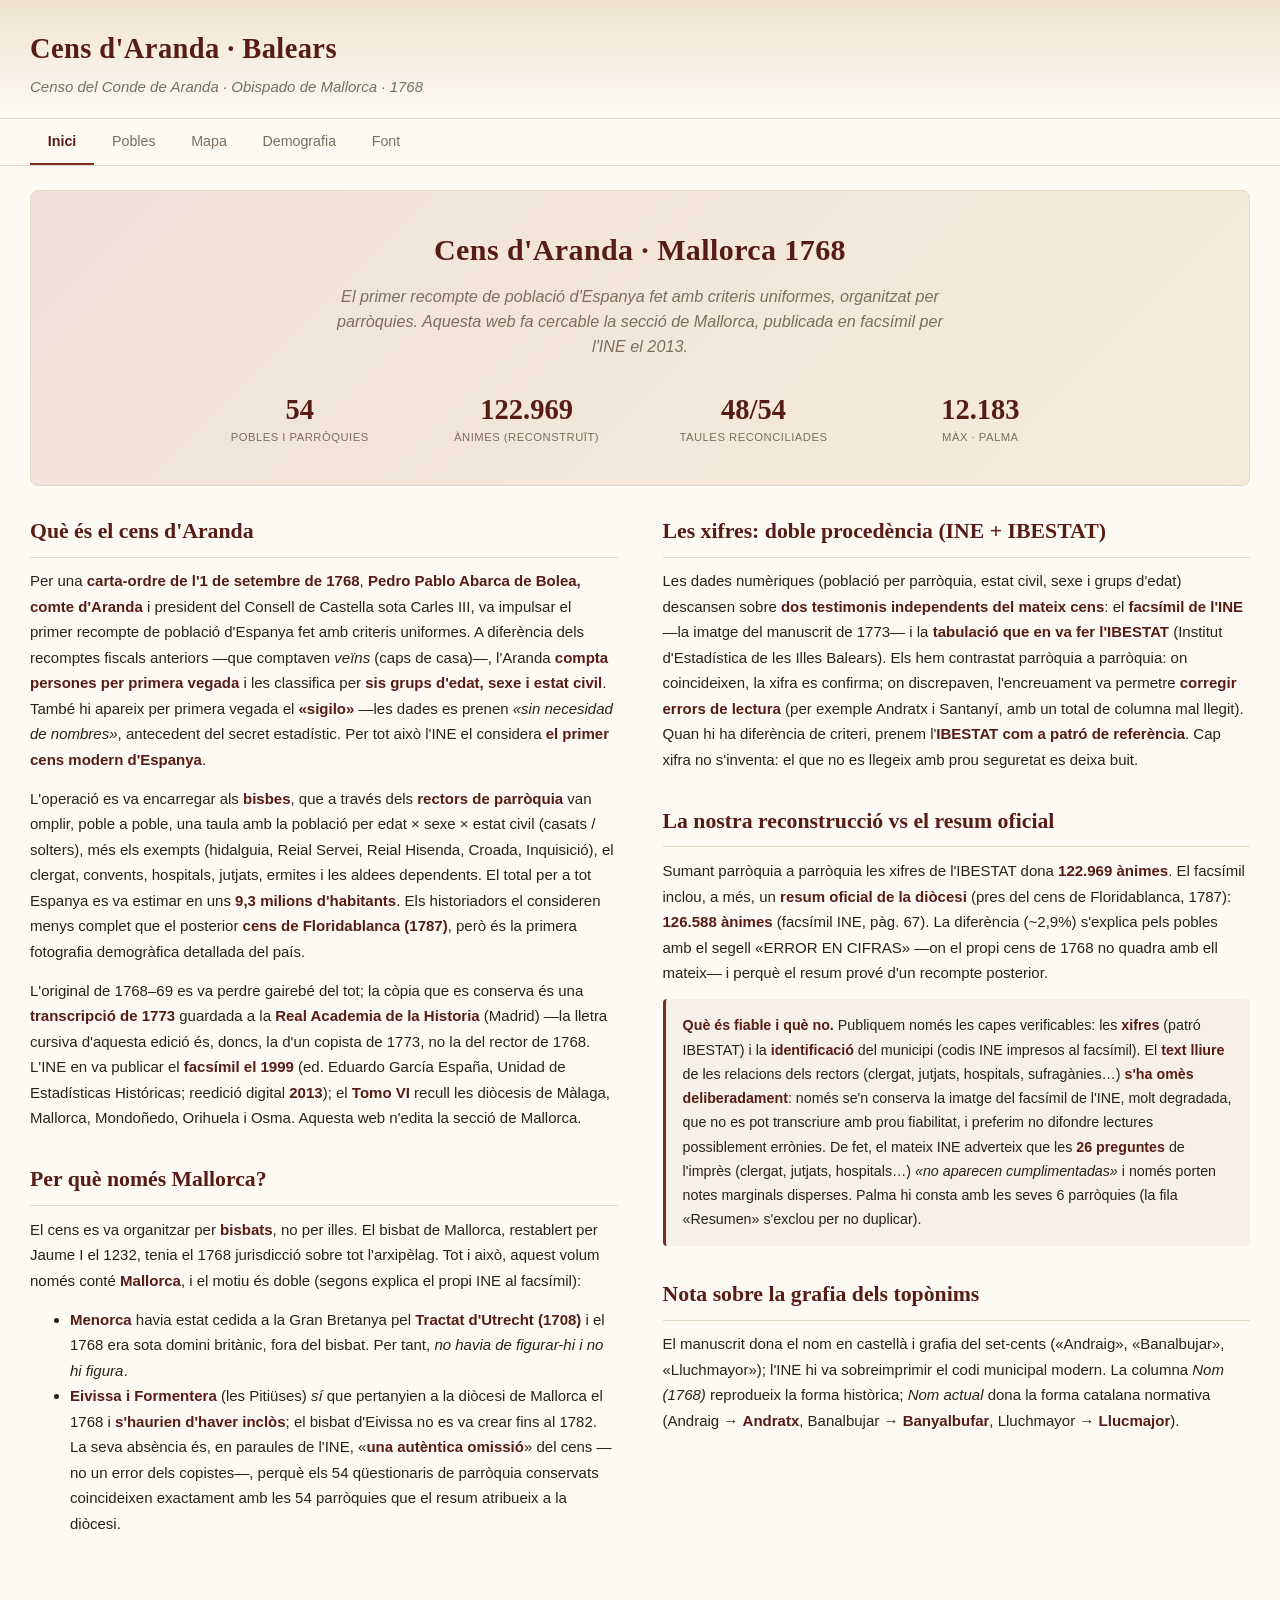
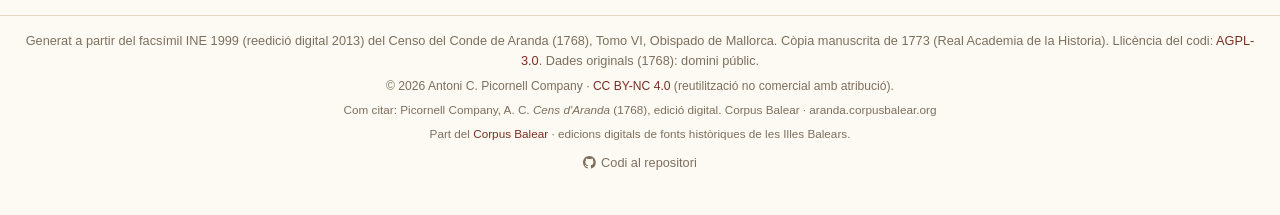
==== commit e47ec8f0: "web: rebalance the Inici columns and show a full census sheet - Move 'Per què només Mallorca?' into " ====
--- a/web/index.html
+++ b/web/index.html
@@ -84,9 +84,7 @@
         Màlaga, Mallorca, Mondoñedo, Orihuela i Osma. Aquesta web n'edita la secció
         de Mallorca.
       </p>
-    </div>
-
-    <div class="col">
+
       <h2>Per què només Mallorca?</h2>
       <p>
         El cens es va organitzar per <strong>bisbats</strong>, no per illes. El
@@ -108,7 +106,9 @@
         parròquia conservats coincideixen exactament amb les 54 parròquies que el
         resum atribueix a la diòcesi.</li>
       </ul>
-
+    </div>
+
+    <div class="col">
       <h2>Les xifres: doble procedència (INE + IBESTAT)</h2>
       <p>
         Les dades numèriques (població per parròquia, estat civil, sexe i grups
@@ -387,6 +387,21 @@
       <strong>Cap xifra no s'inventa.</strong> Les coordenades del mapa provenen del
       Nomenclàtor Geogràfic de les Illes Balears (NGIB).
     </p>
+    <figure class="facsimile">
+      <img src="img/facsimil-fitxa-alaro.jpg" alt="Una fitxa sencera del cens (Alaró): la taula demogràfica impresa a dalt i el qüestionari de 28 preguntes, gairebé tot en blanc o en cursiva il·legible de 1768.">
+      <figcaption>
+        <strong>Una fitxa sencera del facsímil (Alaró), i per què n'omitim la prosa.</strong>
+        A dalt, allò que <strong>sí</strong> publiquem: la identificació (impresa) i la
+        <strong>taula de números</strong> —edat × sexe × estat civil i exempts—, ben llegibles
+        i verificables. A sota, les <strong>28 preguntes</strong> sobre clergat, jutjats,
+        edificis, mercats… que el rector havia de respondre: gairebé totes <strong>en
+        blanc</strong> (com adverteix el mateix INE), i les poques respostes, en
+        <strong>cursiva de 1768 sobre un escaneig degradat</strong>. Ni un lector català natiu
+        les desxifra amb prou seguretat; una lectura per IA només en produiria conjectures.
+        Aquesta capa de text lliure és la que hem <strong>descartat</strong>.
+      </figcaption>
+    </figure>
+
     <p>
       Els <strong>«Exempts per»</strong> de cada fitxa (hidalguia, Reial Servei, Reial
       Hisenda, Croada, Inquisició) s'han <strong>rellegit i verificat a mà</strong>
--- a/web/style.css
+++ b/web/style.css
@@ -146,11 +146,12 @@
 .text-field .val { color: var(--text); }
 
 .bar-wrap { display: flex; align-items: center; gap: 6px; margin: 3px 0; }
-.bar-label { width: 56px; font-size: .8em; color: var(--text-muted); }
-.bar { height: 14px; border-radius: 3px; }
+.bar-label { width: 56px; flex-shrink: 0; font-size: .8em; color: var(--text-muted); }
+.bar-track { flex: 1; min-width: 0; }
+.bar { display: block; height: 14px; border-radius: 3px; min-width: 2px; }
 .bar.male { background: var(--male); }
 .bar.female { background: var(--female); }
-.bar-val { font-size: .78em; color: var(--text-muted); font-variant-numeric: tabular-nums; }
+.bar-val { flex-shrink: 0; white-space: nowrap; font-size: .78em; color: var(--text-muted); font-variant-numeric: tabular-nums; }
 
 .conf-flag { display: inline-block; font-size: .72em; padding: .1em .45em; border-radius: 4px; margin-left: .4em; vertical-align: middle; }
 .conf-high { background: #d8ead8; color: #2c5e2c; }
@@ -262,3 +263,8 @@
 .tomos-table a:hover { text-decoration: underline; }
 .tomo-row-here td { background: var(--accent-light); }
 .tomo-row-here .tom-num { color: var(--accent); }
+
+/* ===== facsimile evidence figure (Font tab) ===== */
+figure.facsimile { margin: 1.3em 0; }
+figure.facsimile img { display: block; width: 100%; max-width: 820px; border: 1px solid var(--border); border-radius: 4px; background: #fff; }
+figure.facsimile figcaption { font-size: .84em; color: var(--text-muted); margin-top: .55em; max-width: 820px; line-height: 1.5; }
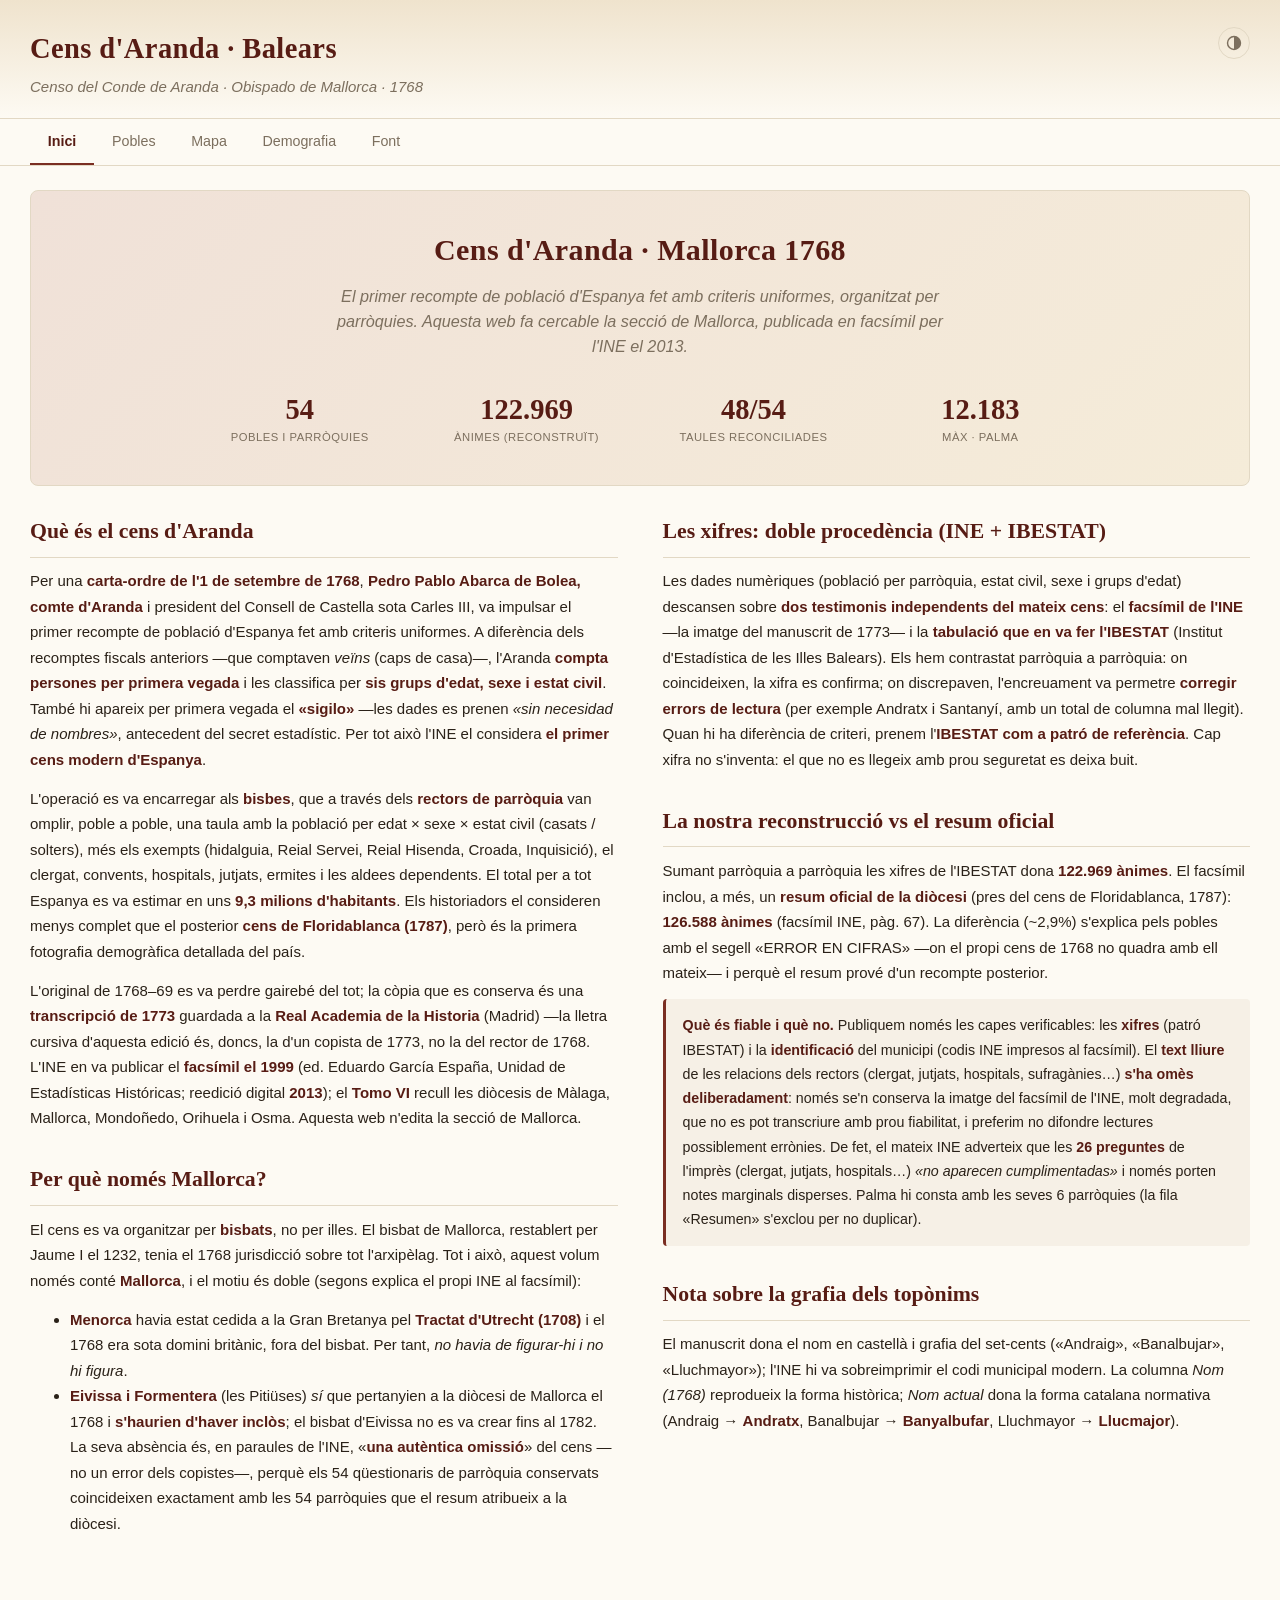
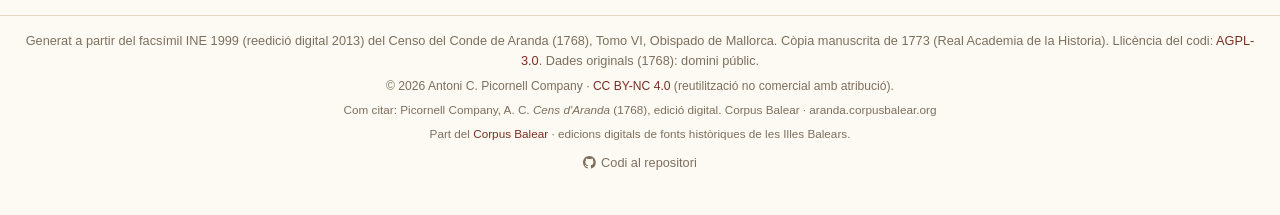
==== commit 8ad56ad7: "Add a light/dark theme with a toggle, as on the sibling sites Every hard-coded colour of the interfa" ====
--- a/web/index.html
+++ b/web/index.html
@@ -12,11 +12,13 @@
 <link rel="icon" href="data:image/svg+xml,%3Csvg xmlns='http://www.w3.org/2000/svg' viewBox='0 0 100 100'%3E%3Ctext y='.9em' font-size='90'%3E📜%3C/text%3E%3C/svg%3E">
 <link rel="stylesheet" href="vendor/leaflet.css">
 <link rel="stylesheet" href="style.css">
+<script src="theme.js"></script>
 </head>
 <body>
 
 <header>
   <div class="header-content">
+    <button class="theme" type="button" id="theme" aria-label="Canvia entre tema clar i fosc" title="Tema clar / fosc"><svg viewBox="0 0 20 20" width="18" height="18" aria-hidden="true"><circle cx="10" cy="10" r="7.2" fill="none" stroke="currentColor" stroke-width="1.6"/><path d="M10 2.800a7.200 7.200 0 0 1 0 14.400z" fill="currentColor"/></svg></button>
     <h1>Cens d'Aranda · Balears</h1>
     <p class="subtitle">Censo del Conde de Aranda · Obispado de Mallorca · 1768</p>
   </div>
@@ -322,6 +324,17 @@
       <tbody id="demo-indicators"></tbody>
     </table>
   </div>
+
+  <div class="chart-card">
+    <h3>Exempts de la jurisdicció ordinària, per categoria</h3>
+    <p class="chart-note">Persones exemptes de la justícia ordinària segons a qui responien. En <strong>fosc</strong>, el que els rectors van anotar parròquia a parròquia el 1768 (lectura verificada a mà sobre el facsímil); en <strong>clar</strong>, el total del bisbat segons el resum oficial de Floridablanca (1787), que recull la taula IBESTAT/INE del cens. Totes dues barres a la mateixa escala: el tram buit és la infraregistració dels qüestionaris parroquials.</p>
+    <div class="ex-legend">
+      <span><span class="swatch rec"></span>registrat a les parròquies (1768)</span>
+      <span><span class="swatch off"></span>resum oficial del bisbat (Floridablanca, 1787)</span>
+    </div>
+    <div id="demo-exentos"></div>
+    <p class="chart-note note-box">Com la població total (122.969 registrats contra 126.588 oficials), els exempts estan <strong>infraregistrats</strong>: 2.756 anotats a les parròquies contra 5.301 del resum oficial. Són dos recomptes diferents (les taules de 1768 i el resum de 1787), així que el desajust és esperable i no un error de lectura. La categoria dominant, de molt, és el <strong>servei del rei</strong>; la noblesa (hidalguia) era anecdòtica —19 persones a tota Mallorca. Quatre pobles tenen alguna xifra de lectura dubtosa, marcada amb «?» a la seva fitxa.</p>
+  </div>
 </section>
 
 <!-- ===== FONT ===== -->
@@ -329,7 +342,8 @@
   <div class="home-hero">
     <h2>Font i mètode</h2>
   </div>
-  <div class="home-prose">
+  <div class="home-prose two-col">
+    <div class="col">
     <h2>La font</h2>
     <p id="source-line">…</p>
     <p>
@@ -376,8 +390,8 @@
       no quadra amb ell mateix (vegeu «ERROR EN CIFRAS»).
     </p>
     <p>
-      La <strong>prosa</strong> —el text lliure de les relacions dels rectors
-      (clergat, jutjats, hospitals, sufragànies…)— <strong>s'ha descartat</strong>.
+      Les <strong>relacions dels rectors</strong> —el text lliure amb què responien el
+      qüestionari (clergat, jutjats, hospitals, sufragànies…)— <strong>s'han descartat</strong>.
       Només se'n conserva la lletra cursiva de 1773 en el facsímil escanejat de
       l'INE, de qualitat molt degradada, que no es pot transcriure amb prou
       fiabilitat, i preferim ometre-la
@@ -390,7 +404,7 @@
     <figure class="facsimile">
       <img src="img/facsimil-fitxa-alaro.jpg" alt="Una fitxa sencera del cens (Alaró): la taula demogràfica impresa a dalt i el qüestionari de 28 preguntes, gairebé tot en blanc o en cursiva il·legible de 1768.">
       <figcaption>
-        <strong>Una fitxa sencera del facsímil (Alaró), i per què n'omitim la prosa.</strong>
+        <strong>Una fitxa sencera del facsímil (Alaró), i per què no en publiquem les relacions dels rectors.</strong>
         A dalt, allò que <strong>sí</strong> publiquem: la identificació (impresa) i la
         <strong>taula de números</strong> —edat × sexe × estat civil i exempts—, ben llegibles
         i verificables. A sota, les <strong>28 preguntes</strong> sobre clergat, jutjats,
@@ -412,7 +426,9 @@
       aquest camp secundari, igual que la suma de població per parròquies queda una mica
       per sota del total oficial.
     </p>
-
+    </div>
+
+    <div class="col">
     <h2>Errors del propi manuscrit: «ERROR EN CIFRAS»</h2>
     <p>
       No tots els desquadres són de lectura. En algunes pàgines, els números
@@ -470,6 +486,7 @@
       Miñano, Madoz, Nomenclàtor de 1860 i Riera, agregats al projecte
       <em>meta</em> sota el model d'identificadors NGIB.
     </p>
+    </div>
   </div>
 </section>
 
--- a/web/style.css
+++ b/web/style.css
@@ -15,7 +15,89 @@
   --male: #3a5e8c;
   --female: #a8845b;
   --ok: #2c5e2c;
-}
+  --header-top: #efe3cd;
+  --hero-end: #f5ecd9;
+  --conf-high-bg: #d8ead8; --conf-high: #2c5e2c;
+  --conf-medium-bg: #f3ead0; --conf-medium: #7a5e16;
+  --conf-low-bg: #f0d8d2;
+  --map-bg: #dfe6ea;
+  --dot-t: #c9a23a;
+  --off: #e6ddc9;
+  --ms-sol: #d8cdb8;
+}
+
+/* Dark theme, as on the sibling sites: defined once for "the system is dark
+   and the reader has not chosen light" and once for "the reader chose dark"
+   (theme.js sets data-theme on <html> before the first paint). */
+@media (prefers-color-scheme: dark) {
+  :root:not([data-theme="light"]) {
+    --bg: #15120f;
+    --surface: #1e1a16;
+    --border: #3a3229;
+    --text: #ece5da;
+    --text-muted: #ada290;
+    --accent: #e0907f;
+    --accent-dark: #f0b4a6;
+    --accent-light: #36201b;
+    --num-bg: #24201a;
+    --pill-bg: #2f2920;
+    --male: #7fa3d1;
+    --female: #cfa77c;
+    --ok: #79c47a;
+    --header-top: #221c15;
+    --hero-end: #24201a;
+    --conf-high-bg: #1f3220; --conf-high: #9fd49f;
+    --conf-medium-bg: #352c16; --conf-medium: #e3c879;
+    --conf-low-bg: #3a2220;
+    --map-bg: #1d2226;
+    --dot-t: #d9b44c;
+    --off: #3a3229;
+    --ms-sol: #6b6150;
+    color-scheme: dark;
+  }
+}
+:root[data-theme="dark"] {
+  --bg: #15120f;
+  --surface: #1e1a16;
+  --border: #3a3229;
+  --text: #ece5da;
+  --text-muted: #ada290;
+  --accent: #e0907f;
+  --accent-dark: #f0b4a6;
+  --accent-light: #36201b;
+  --num-bg: #24201a;
+  --pill-bg: #2f2920;
+  --male: #7fa3d1;
+  --female: #cfa77c;
+  --ok: #79c47a;
+  --header-top: #221c15;
+  --hero-end: #24201a;
+  --conf-high-bg: #1f3220; --conf-high: #9fd49f;
+  --conf-medium-bg: #352c16; --conf-medium: #e3c879;
+  --conf-low-bg: #3a2220;
+  --map-bg: #1d2226;
+  --dot-t: #d9b44c;
+  --off: #3a3229;
+  --ms-sol: #6b6150;
+  color-scheme: dark;
+}
+:root[data-theme="light"] { color-scheme: light; }
+
+/* Light/dark toggle (theme.js). */
+.theme {
+  float: right;
+  margin-left: 12px;
+  display: grid;
+  place-items: center;
+  background: none;
+  cursor: pointer;
+  border: 1px solid var(--border);
+  border-radius: 999px;
+  padding: 6px;
+  color: var(--text-muted);
+}
+.theme:hover { color: var(--accent); border-color: var(--accent); }
+.theme:focus-visible { outline: 2px solid var(--accent); outline-offset: 3px; }
 
 * { box-sizing: border-box; }
 
@@ -33,10 +115,10 @@
 /* === HEADER + NAV === */
 header {
   border-bottom: 1px solid var(--border);
-  background: linear-gradient(180deg, #efe3cd 0%, var(--bg) 100%);
-  padding: 1.8em 2em 1.3em;
-}
-.header-content { max-width: 1320px; margin: 0 auto; }
+  background: linear-gradient(180deg, var(--header-top) 0%, var(--bg) 100%);
+  padding: 1.8em 0 1.3em;
+}
+.header-content { max-width: 1320px; margin: 0 auto; padding: 0 2em; }
 header h1 {
   font-family: Georgia, "Times New Roman", serif;
   font-size: 1.9em; margin: 0 0 .15em;
@@ -46,6 +128,7 @@
 
 nav.tabs {
   position: sticky; top: 0; z-index: 20;
+  max-width: 1320px; margin: 0 auto;
   display: flex; flex-wrap: wrap; gap: 0;
   padding: 0 2em; background: var(--bg);
   border-bottom: 1px solid var(--border);
@@ -63,7 +146,7 @@
 
 /* === HOME === */
 .home-hero {
-  background: linear-gradient(135deg, var(--accent-light) 0%, #f5ecd9 100%);
+  background: linear-gradient(135deg, var(--accent-light) 0%, var(--hero-end) 100%);
   border: 1px solid var(--border); border-radius: 8px;
   padding: 2.4em 2em 2em; text-align: center; margin-bottom: 1.8em;
 }
@@ -83,6 +166,7 @@
    below (column-width), which falls back to one column when narrow. */
 .home-prose { max-width: none; margin: 0; line-height: 1.7; column-width: 30em; column-gap: 3em; column-fill: balance; }
 .home-prose.two-col { display: grid; grid-template-columns: 1fr 1fr; column-gap: 3em; align-items: start; }
+.home-prose.two-col .col { min-width: 0; }
 .home-prose h2 { font-family: Georgia, serif; font-size: 1.45em; color: var(--accent-dark); margin: 1.4em 0 .5em; border-bottom: 1px solid var(--border); padding-bottom: .3em; break-inside: avoid; break-after: avoid; }
 .home-prose > :first-child, .home-prose .col > :first-child { margin-top: 0; }
 .home-prose p { margin: 0 0 .9em; break-inside: avoid; }
@@ -154,18 +238,18 @@
 .bar-val { flex-shrink: 0; white-space: nowrap; font-size: .78em; color: var(--text-muted); font-variant-numeric: tabular-nums; }
 
 .conf-flag { display: inline-block; font-size: .72em; padding: .1em .45em; border-radius: 4px; margin-left: .4em; vertical-align: middle; }
-.conf-high { background: #d8ead8; color: #2c5e2c; }
-.conf-medium { background: #f3ead0; color: #7a5e16; }
-.conf-low { background: #f0d8d2; color: var(--accent); }
+.conf-high { background: var(--conf-high-bg); color: var(--conf-high); }
+.conf-medium { background: var(--conf-medium-bg); color: var(--conf-medium); }
+.conf-low { background: var(--conf-low-bg); color: var(--accent); }
 .warn-line { font-size: .85em; margin: .3em 0 0; color: var(--accent); }
 
 /* === MAP === */
-.map-canvas { height: 600px; max-width: 1320px; border: 1px solid var(--border); border-radius: 8px; background: #dfe6ea; }
+.map-canvas { height: 600px; max-width: 1320px; border: 1px solid var(--border); border-radius: 8px; background: var(--map-bg); }
 .map-legend { display: flex; flex-wrap: wrap; align-items: center; gap: 1rem; margin: 0 0 1rem; font-size: .88em; color: var(--text-muted); }
 .map-legend-item { display: inline-flex; align-items: center; gap: .4em; }
 .map-dot { width: 14px; height: 14px; border-radius: 50%; display: inline-block; }
 .map-dot.dot-v { background: var(--accent); }
-.map-dot.dot-t { background: #c9a23a; }
+.map-dot.dot-t { background: var(--dot-t); }
 .map-note { color: var(--text-muted); font-size: .82em; }
 .map-popup b { color: var(--accent-dark); }
 .map-popup .pp-1768 { font-style: italic; color: var(--accent); }
@@ -189,6 +273,21 @@
 .approx-mark { color: var(--accent); cursor: help; font-weight: 700; }
 .demo-kpis { display: flex; flex-wrap: wrap; gap: .7em; margin: 1em 0; }
 
+/* exempts: recorded (parish) vs official (Floridablanca 1787), same scale */
+.ex-legend { display: flex; gap: 1.4rem; flex-wrap: wrap; font-size: .82em; color: var(--text-muted); margin: 0 0 .8em; }
+.ex-legend .swatch { display: inline-block; width: 12px; height: 12px; border-radius: 2px; margin-right: .35em; vertical-align: middle; border: 1px solid var(--border); }
+.ex-legend .swatch.rec { background: var(--accent); }
+.ex-legend .swatch.off { background: var(--off); }
+.ex-row { display: grid; grid-template-columns: 110px 1fr 96px; align-items: center; gap: 8px; margin: 4px 0; }
+.ex-name { font-size: .82em; text-align: right; white-space: nowrap; overflow: hidden; text-overflow: ellipsis; }
+.ex-scale { position: relative; height: 16px; }
+.ex-bar { position: absolute; left: 0; top: 0; height: 100%; border-radius: 2px; }
+.ex-bar.off { background: var(--off); border: 1px solid var(--border); }
+.ex-bar.rec { background: var(--accent); }
+.ex-val { font-size: .76em; color: var(--text-muted); font-variant-numeric: tabular-nums; text-align: right; }
+.ex-total { border-top: 1px solid var(--border); margin-top: 6px; padding-top: 4px; }
+.ex-total .ex-name, .ex-total .ex-val { font-weight: 700; color: var(--accent-dark); }
+
 .pyr-row { display: grid; grid-template-columns: 52px 1fr 64px 1fr 52px; align-items: center; gap: 4px; margin: 2px 0; }
 .pyr-bar-l { display: flex; justify-content: flex-end; }
 .pyr-bar-r { display: flex; justify-content: flex-start; }
@@ -204,7 +303,7 @@
 .ms-legend { display: flex; gap: 1.2rem; font-size: .85em; margin-bottom: .7em; }
 .ms-legend .swatch { display: inline-block; width: 12px; height: 12px; border-radius: 2px; margin-right: .3em; vertical-align: middle; }
 .swatch.ms-cas, .ms-cas { background: var(--accent); }
-.swatch.ms-sol, .ms-sol { background: #d8cdb8; }
+.swatch.ms-sol, .ms-sol { background: var(--ms-sol); }
 .ms-group { margin: .5em 0; }
 .ms-g-title { font-size: .82em; color: var(--accent-dark); font-family: Georgia, serif; margin-bottom: 2px; }
 .ms-row { display: grid; grid-template-columns: 28px 1fr 64px; align-items: center; gap: 6px; margin: 2px 0; }
@@ -268,3 +367,32 @@
 figure.facsimile { margin: 1.3em 0; }
 figure.facsimile img { display: block; width: 100%; max-width: 820px; border: 1px solid var(--border); border-radius: 4px; background: #fff; }
 figure.facsimile figcaption { font-size: .84em; color: var(--text-muted); margin-top: .55em; max-width: 820px; line-height: 1.5; }
+
+/* The map in the dark theme. OpenStreetMap publishes no dark tiles, so the
+   light ones are inverted and dimmed -- the usual treatment, as on minano, riera
+   and the nomenclators aggregator; the markers keep their colours. Leaflet's own
+   controls and popups are white by default and follow the theme here. */
+@media (prefers-color-scheme: dark) {
+  :root:not([data-theme="light"]) .leaflet-tile-pane {
+    filter: invert(1) hue-rotate(180deg) brightness(.92) contrast(.9) saturate(.7);
+  }
+  :root:not([data-theme="light"]) .leaflet-container { background: var(--map-bg); }
+  :root:not([data-theme="light"]) .leaflet-bar a,
+  :root:not([data-theme="light"]) .leaflet-popup-content-wrapper,
+  :root:not([data-theme="light"]) .leaflet-popup-tip,
+  :root:not([data-theme="light"]) .leaflet-control-attribution {
+    background: var(--surface); color: var(--text); border-color: var(--border);
+  }
+  :root:not([data-theme="light"]) .leaflet-control-attribution a { color: var(--accent); }
+}
+:root[data-theme="dark"] .leaflet-tile-pane {
+  filter: invert(1) hue-rotate(180deg) brightness(.92) contrast(.9) saturate(.7);
+}
+:root[data-theme="dark"] .leaflet-container { background: var(--map-bg); }
+:root[data-theme="dark"] .leaflet-bar a,
+:root[data-theme="dark"] .leaflet-popup-content-wrapper,
+:root[data-theme="dark"] .leaflet-popup-tip,
+:root[data-theme="dark"] .leaflet-control-attribution {
+  background: var(--surface); color: var(--text); border-color: var(--border);
+}
+:root[data-theme="dark"] .leaflet-control-attribution a { color: var(--accent); }
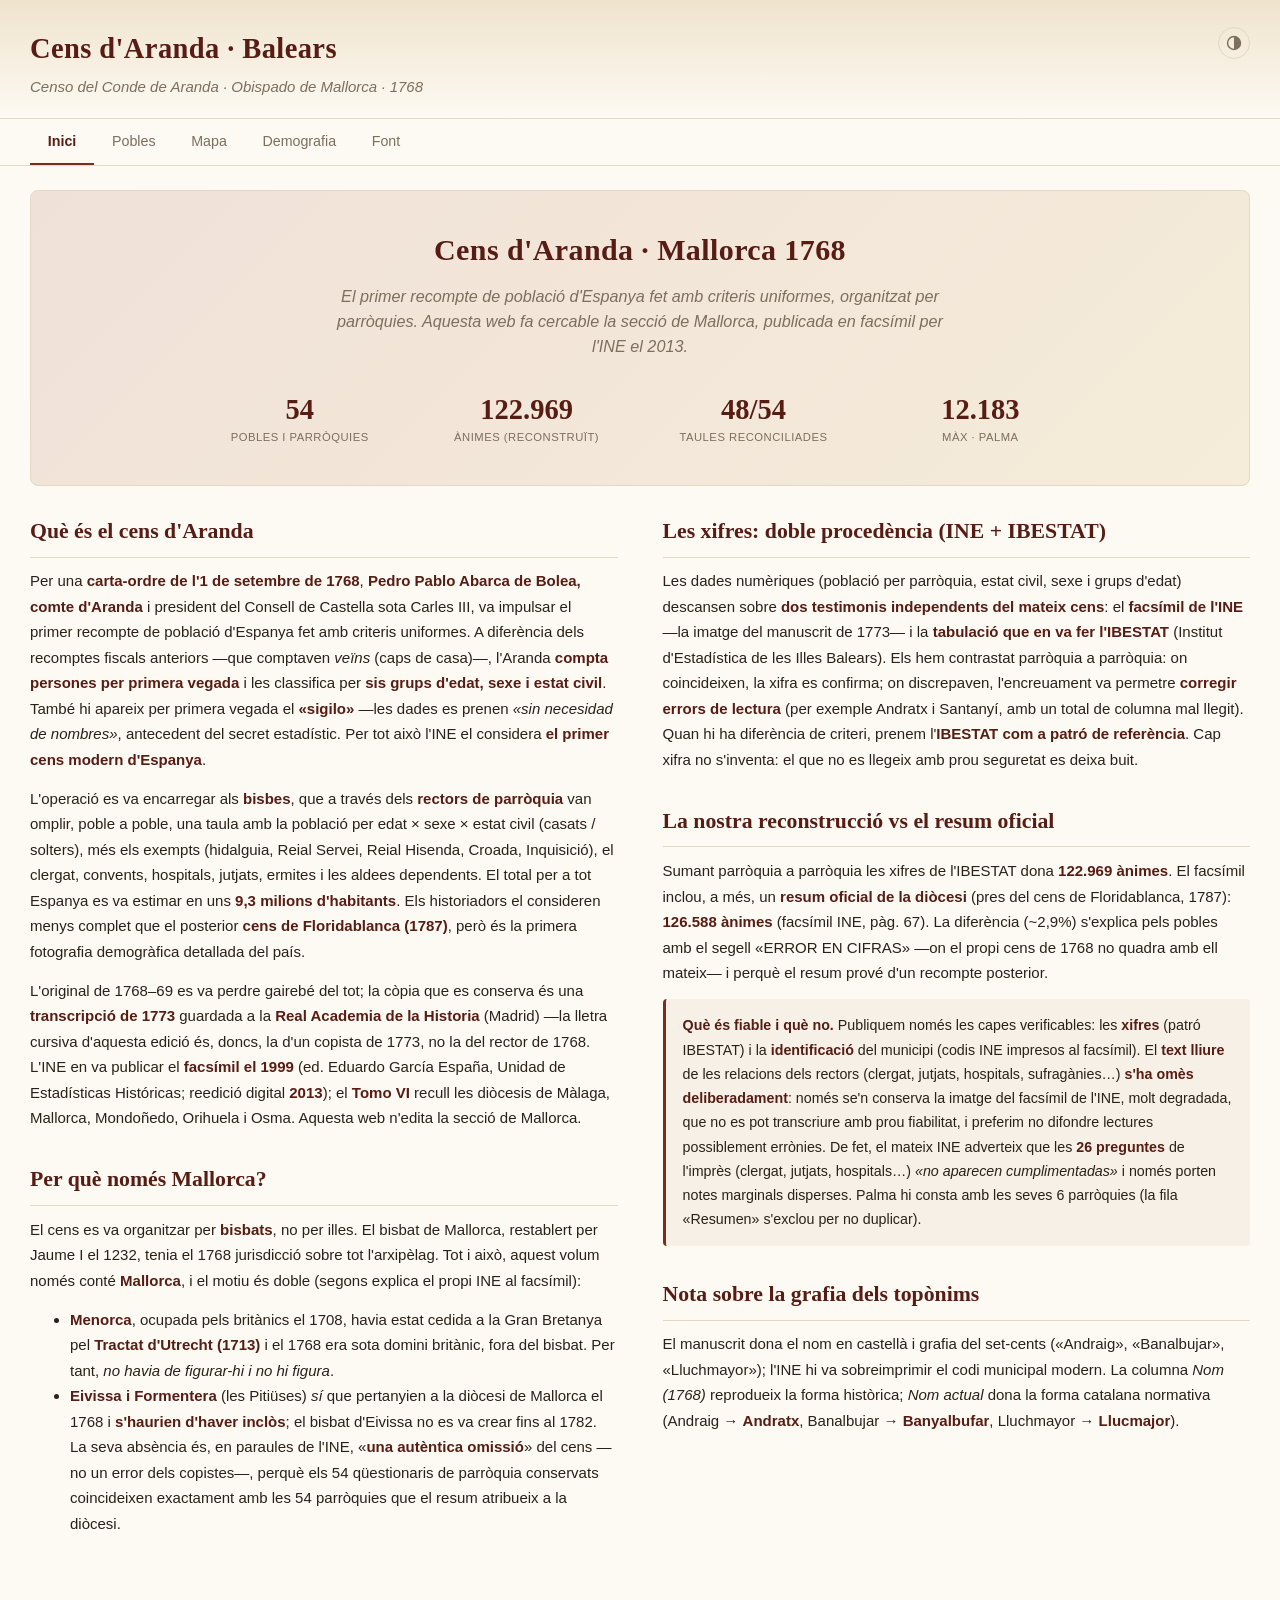
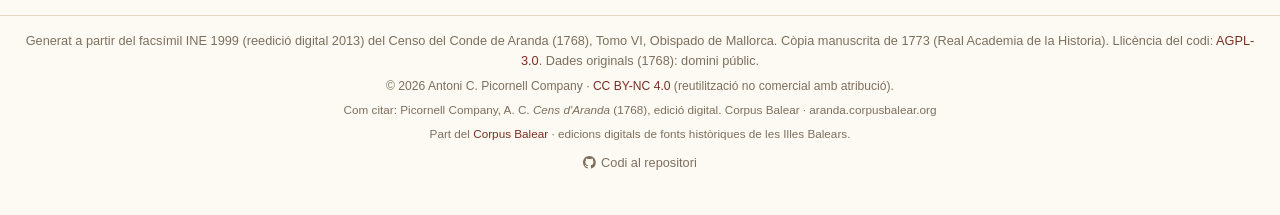
==== commit a9b29f94: "Fix the Utrecht date and the public-domain claim Britain took Menorca in 1708; the Treaty of Utrecht" ====
--- a/web/index.html
+++ b/web/index.html
@@ -96,8 +96,8 @@
         INE al facsímil):
       </p>
       <ul>
-        <li><strong>Menorca</strong> havia estat cedida a la Gran Bretanya pel
-        <strong>Tractat d'Utrecht (1708)</strong> i el 1768 era sota domini
+        <li><strong>Menorca</strong>, ocupada pels britànics el 1708, havia estat
+        cedida a la Gran Bretanya pel <strong>Tractat d'Utrecht (1713)</strong> i el 1768 era sota domini
         britànic, fora del bisbat. Per tant, <em>no havia de figurar-hi i no hi
         figura</em>.</li>
         <li><strong>Eivissa i Formentera</strong> (les Pitiüses) <em>sí</em> que
@@ -214,7 +214,7 @@
   </div>
   <div class="map-legend" id="map-legend">
     <span class="map-legend-item"><span class="map-dot dot-v"></span>Taula que quadra: la població per edat, sexe i estat civil suma el total (48 pobles).</span>
-    <span class="map-legend-item"><span class="map-dot dot-t"></span>Total i sexes validats, però el detall per edat no quadra —segell «ERROR EN CIFRAS» de 1768 (6 pobles).</span>
+    <span class="map-legend-item"><span class="map-dot dot-t"></span>Total i sexes validats, però el detall per edat no quadra (6 pobles; 3 duen el segell «ERROR EN CIFRAS» de 1768).</span>
     <span class="map-note">La <strong>mida</strong> del cercle és proporcional a la població (ànimes). Les 6 parròquies de Palma es reparteixen en cercle al voltant del centre de Palma (ubicació aproximada).</span>
   </div>
   <div id="map" class="map-canvas"></div>
@@ -446,8 +446,8 @@
       facsímil de la còpia de 1773; reedició digital d'agost de 2013), organitzats
       per <strong>diòcesis</strong>, no per províncies. Mallorca és al
       <strong>Tom VI</strong>; la introducció, la cronologia i l'«Estado general de
-      la población» que citem són al <strong>Tom I</strong>. Tots són de
-      <strong>domini públic</strong> i es descarreguen del web de l'INE
+      la población» que citem són al <strong>Tom I</strong>. El cens de 1768 és de
+      <strong>domini públic</strong>; els toms es descarreguen del web de l'INE
       (<a href="https://www.ine.es/dyngs/PUB/es/index.htm?cid=1442" rel="noopener">cid=1442</a>).
     </p>
     <div class="tomos-table-wrap">
--- a/web/style.css
+++ b/web/style.css
@@ -11,7 +11,6 @@
   --accent-dark: #571c14;
   --accent-light: #f0e1d8;
   --num-bg: #f6f0e6;
-  --pill-bg: #ece1cc;
   --male: #3a5e8c;
   --female: #a8845b;
   --ok: #2c5e2c;
@@ -40,7 +39,6 @@
     --accent-dark: #f0b4a6;
     --accent-light: #36201b;
     --num-bg: #24201a;
-    --pill-bg: #2f2920;
     --male: #7fa3d1;
     --female: #cfa77c;
     --ok: #79c47a;
@@ -66,7 +64,6 @@
   --accent-dark: #f0b4a6;
   --accent-light: #36201b;
   --num-bg: #24201a;
-  --pill-bg: #2f2920;
   --male: #7fa3d1;
   --female: #cfa77c;
   --ok: #79c47a;
@@ -183,12 +180,6 @@
 }
 .note-box strong { color: var(--accent-dark); }
 
-.sources-grid { column-span: all; display: grid; grid-template-columns: repeat(auto-fit, minmax(220px, 1fr)); gap: 1em; margin: 1.2em 0; }
-.source-card { background: var(--surface); border: 1px solid var(--border); border-left: 3px solid var(--accent); border-radius: 4px; padding: .9em 1.1em; }
-.source-card h3 { margin: 0 0 .4em; font-family: Georgia, serif; font-size: 1.05em; color: var(--accent-dark); }
-.source-card p { margin: 0; font-size: .92em; }
-.source-card .num { font-family: Georgia, serif; font-weight: 700; color: var(--accent-dark); }
-
 /* === POBLES === */
 .pobles-layout { display: grid; grid-template-columns: 250px 1fr; gap: 1.5em; }
 .filters { background: var(--surface); border: 1px solid var(--border); border-radius: 6px; padding: 1em 1.1em; align-self: start; position: sticky; top: 3.6em; }
@@ -225,9 +216,6 @@
 
 .detail-section { margin: 1.1em 0; }
 .detail-section h3 { font-family: Georgia, serif; font-size: 1.1em; margin: 0 0 .5em; color: var(--accent-dark); border-bottom: 1px solid var(--border); padding-bottom: .25em; }
-.text-field { margin: .4em 0; }
-.text-field .lbl { font-size: .78em; color: var(--text-muted); text-transform: uppercase; letter-spacing: .03em; }
-.text-field .val { color: var(--text); }
 
 .bar-wrap { display: flex; align-items: center; gap: 6px; margin: 3px 0; }
 .bar-label { width: 56px; flex-shrink: 0; font-size: .8em; color: var(--text-muted); }
